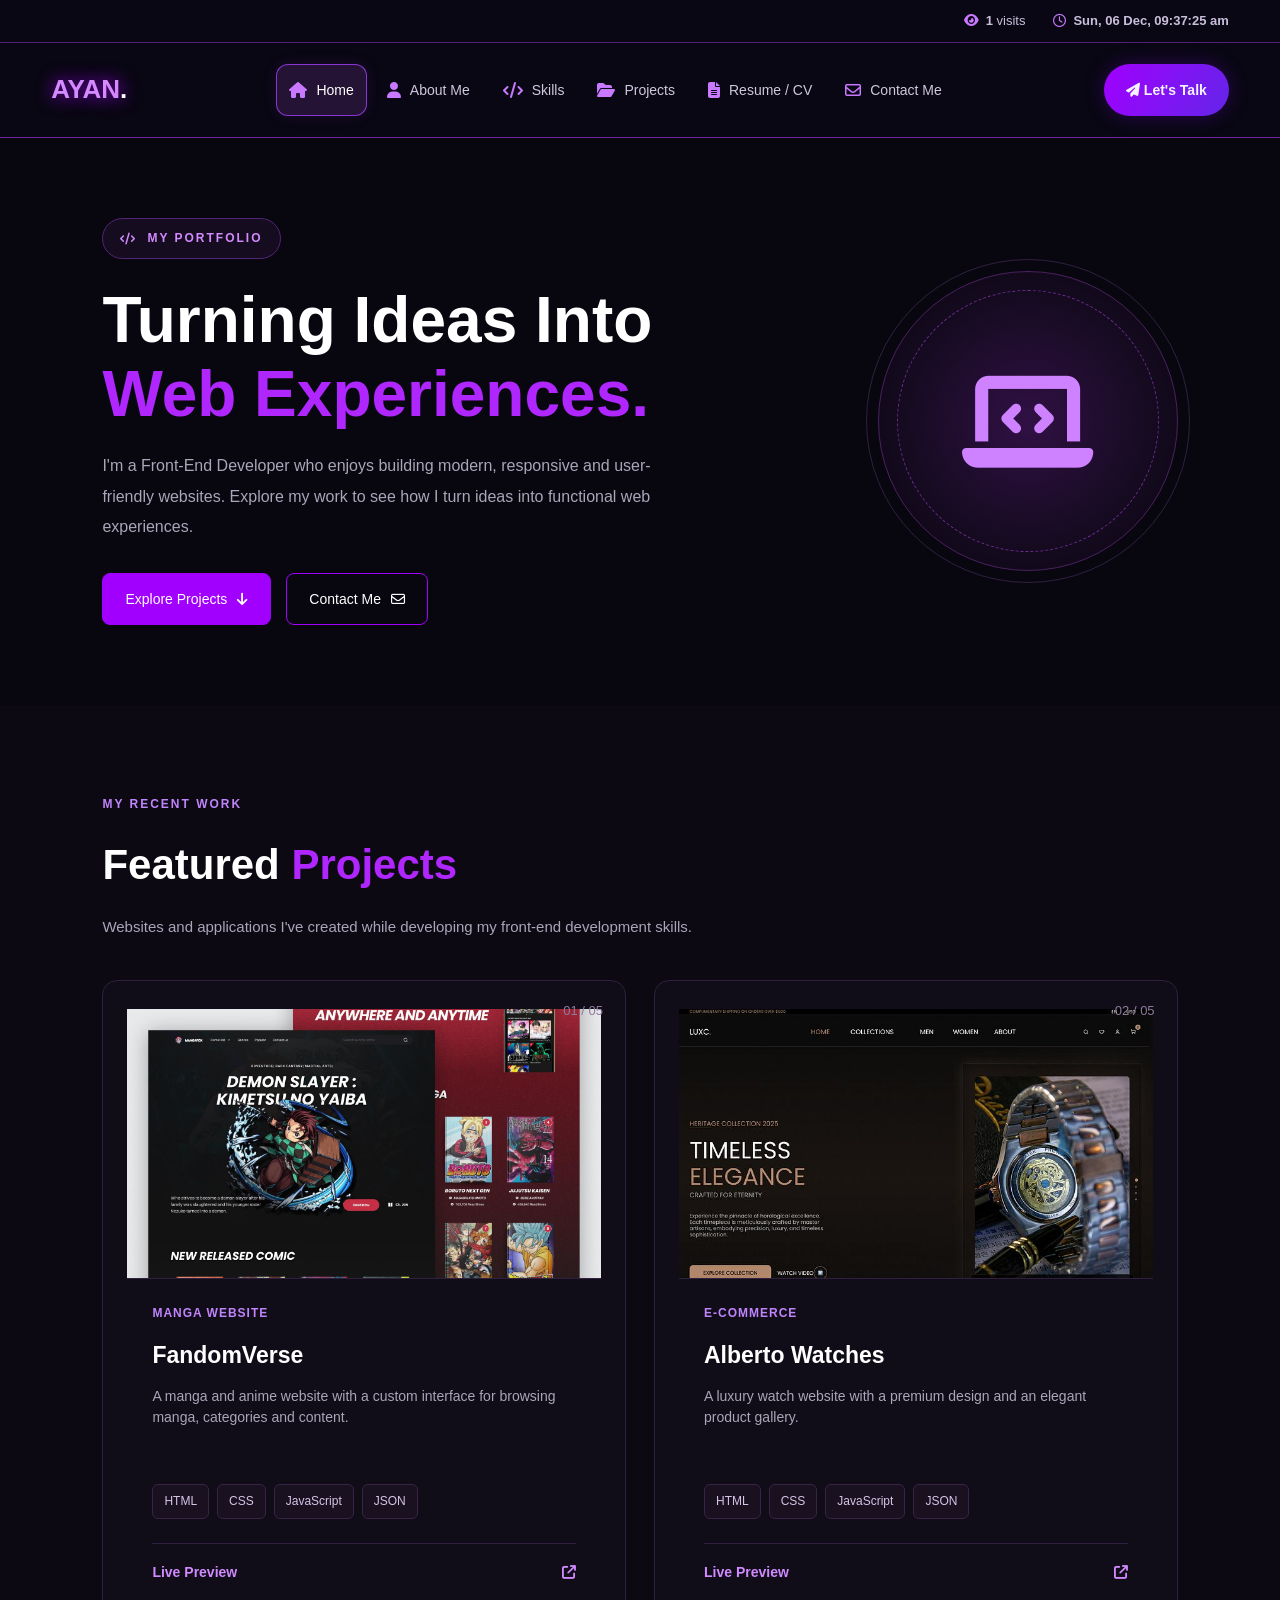
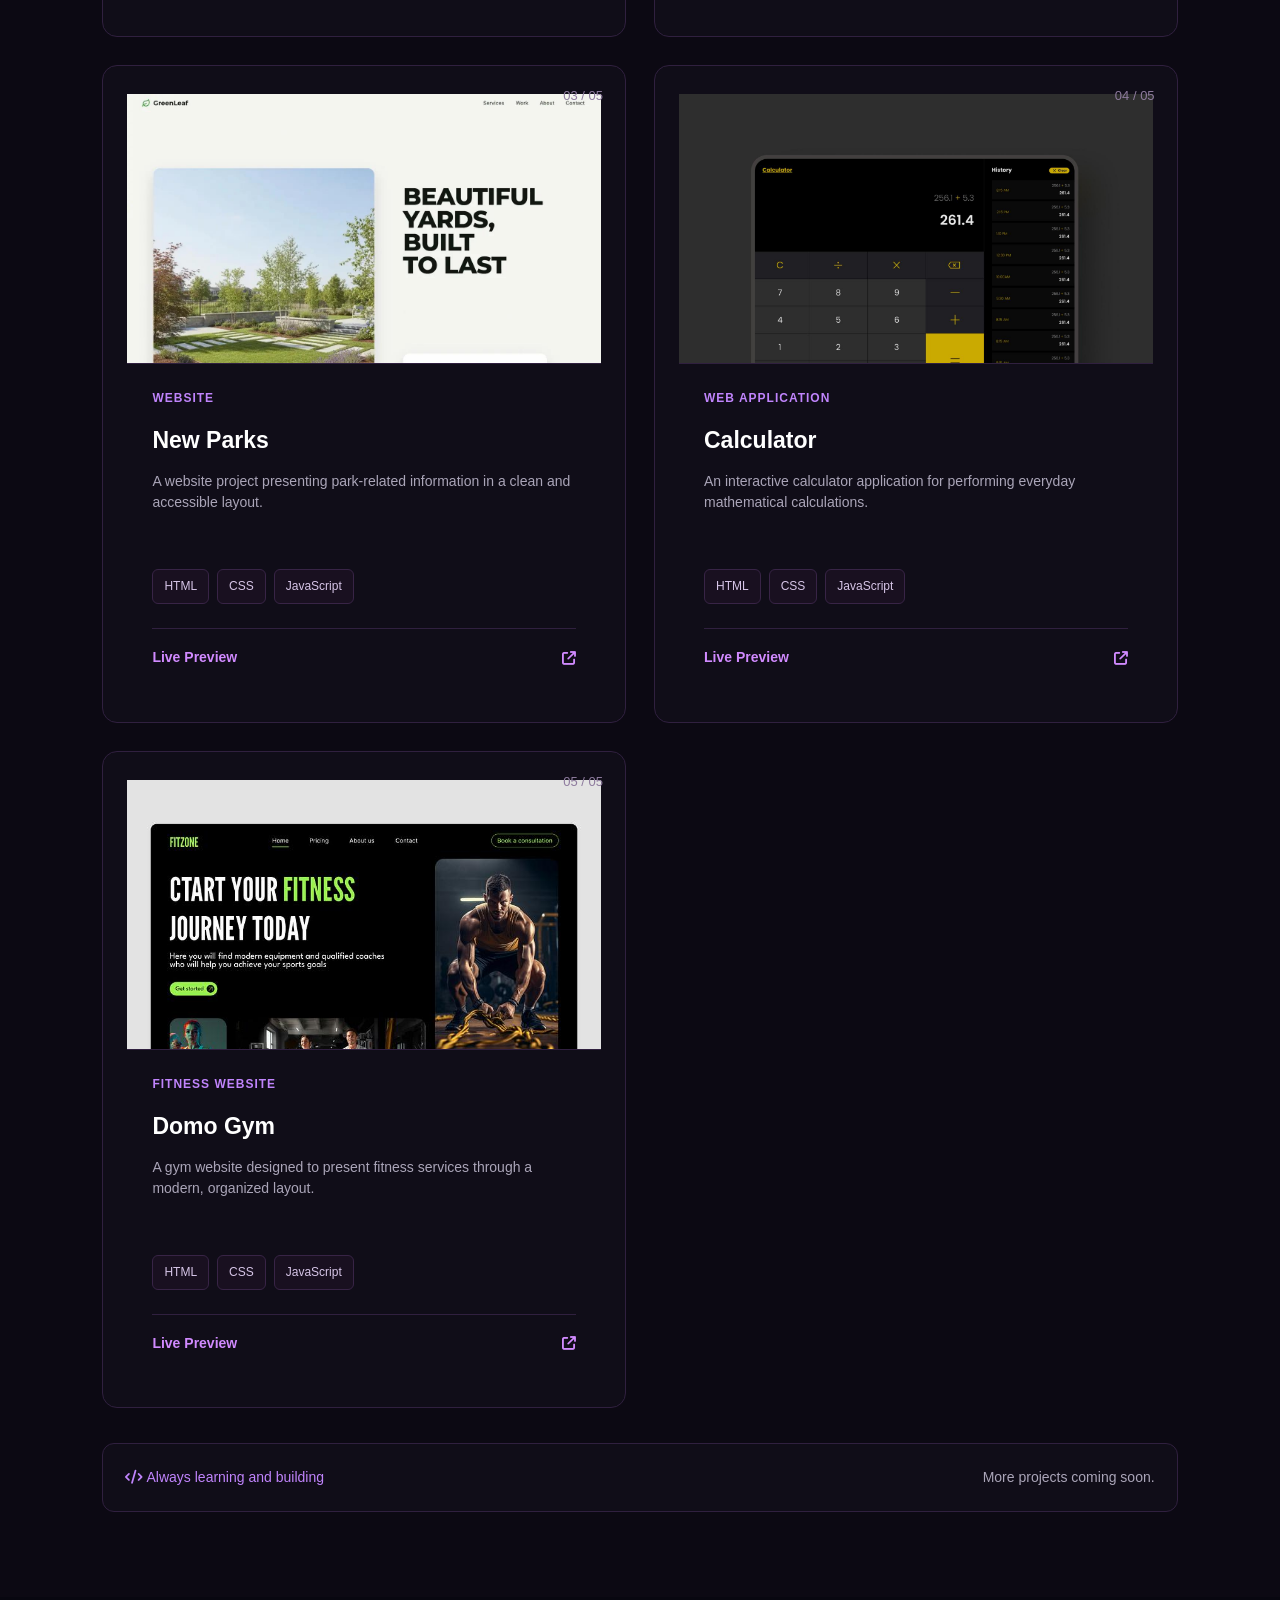
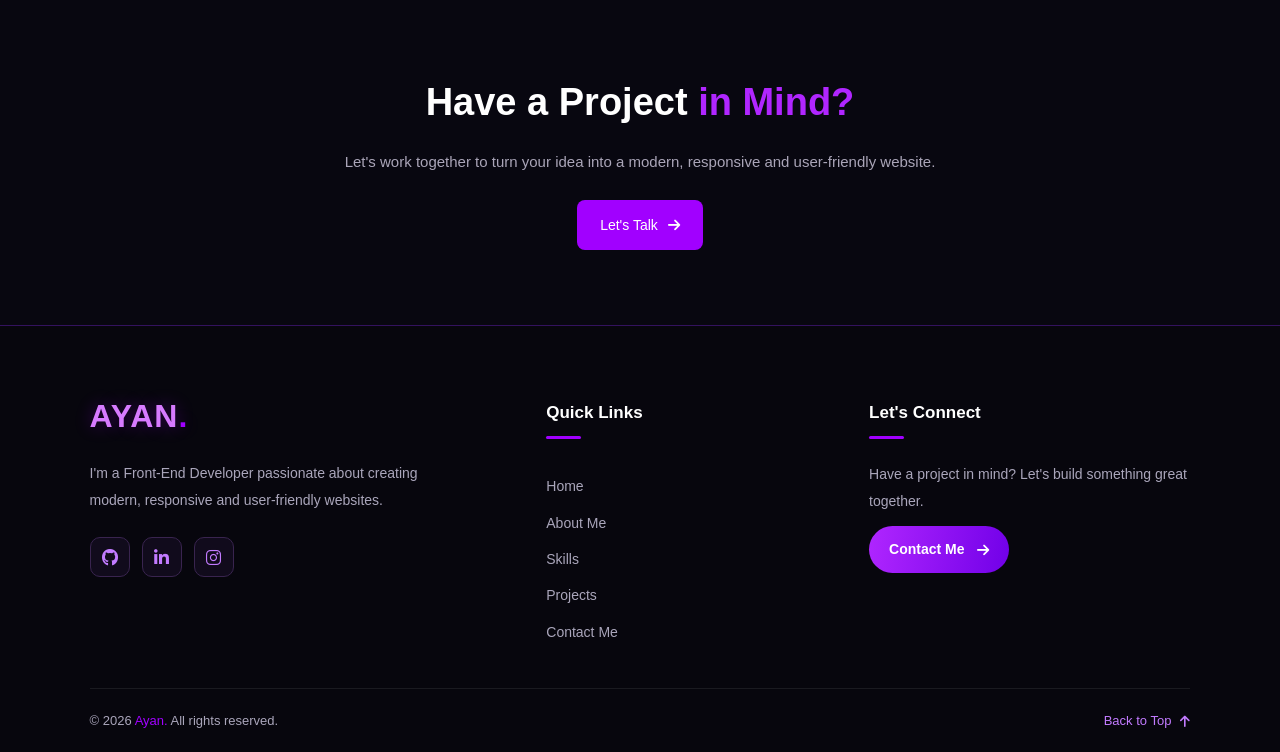
==== projects.html @ 92b86b0b "Add personal portfolio website with responsive design and projects" ====
<!DOCTYPE html>
<html lang="en">
<head>
    <meta charset="UTF-8">
    <meta name="viewport" content="width=device-width, initial-scale=1.0">
    <title>My Projects | Ayan - Front-End Developer</title>
    <link rel="stylesheet" href="https://cdnjs.cloudflare.com/ajax/libs/font-awesome/6.5.2/css/all.min.css">
    <link rel="stylesheet" href="style.css">
</head>

<body>

    <div id="navbar"></div>

    <main class="projects-page">

        <!-- Hero Section -->

        <section class="projects-hero" id="home">

            <div class="projects-hero-content">

                <span class="projects-badge">
                    <i class="fa-solid fa-code"></i>
                    MY PORTFOLIO
                </span>

                <h1>
                    Turning Ideas Into
                    <span>Web Experiences.</span>
                </h1>

                <p>
                    I'm a Front-End Developer who enjoys building modern,
                    responsive and user-friendly websites. Explore my work
                    to see how I turn ideas into functional web experiences.
                </p>

                <div class="projects-hero-buttons">
                    <a href="#all-projects" class="projects-btn projects-btn-primary">
                        Explore Projects
                        <i class="fa-solid fa-arrow-down"></i>
                    </a>

                    <a href="index.html#contact" class="projects-btn projects-btn-secondary">
                        Contact Me
                        <i class="fa-regular fa-envelope"></i>
                    </a>
                </div>

            </div>

            <div class="projects-hero-visual">
                <div class="projects-orbit-two"></div>
                <div class="projects-orbit"></div>
                <i class="fa-solid fa-laptop-code"></i>
            </div>

        </section>

        <!-- All Projects -->

        <section class="projects-section" id="all-projects">

            <div class="projects-heading">
                <span class="projects-section-label">MY RECENT WORK</span>

                <h2>Featured <span>Projects</span></h2>

                <p>
                    Websites and applications I've created while developing
                    my front-end development skills.
                </p>
            </div>

            <div class="projects-grid">

                <!-- FandomVerse -->

                <article class="project-card">

                    <div class="project-image">
                        <img src="images/projects/fandomverse.png"
                             alt="FandomVerse manga website screenshot"
                             loading="lazy">
                    </div>

                    <div class="project-content">

                        <div class="project-meta">
                            <span class="project-category">Manga Website</span>
                            <span class="project-number">01 / 05</span>
                        </div>

                        <h3>FandomVerse</h3>

                        <p class="project-description">
                            A manga and anime website with a custom interface
                            for browsing manga, categories and content.
                        </p>

                        <div class="project-tech">
                            <span>HTML</span>
                            <span>CSS</span>
                            <span>JavaScript</span>
                            <span>JSON</span>
                        </div>

                        <a href="https://talibmari110-debug.github.io/sfcfightermen/"
                           target="_blank"
                           rel="noopener noreferrer"
                           class="project-link">
                            Live Preview
                            <i class="fa-solid fa-arrow-up-right-from-square"></i>
                        </a>

                    </div>
                </article>

                <!-- Alberto Watches -->

                <article class="project-card">

                    <div class="project-image">
                        <img src="images/projects/alberto-watches.png"
                             alt="Alberto Watches website screenshot"
                             loading="lazy">
                    </div>

                    <div class="project-content">

                        <div class="project-meta">
                            <span class="project-category">E-Commerce</span>
                            <span class="project-number">02 / 05</span>
                        </div>

                        <h3>Alberto Watches</h3>

                        <p class="project-description">
                            A luxury watch website with a premium design
                            and an elegant product gallery.
                        </p>

                        <div class="project-tech">
                            <span>HTML</span>
                            <span>CSS</span>
                            <span>JavaScript</span>
                            <span>JSON</span>
                        </div>

                        <a href="https://ayanop69opmohibbot-gif.github.io/Alberto-Watches/"
                           target="_blank"
                           rel="noopener noreferrer"
                           class="project-link">
                            Live Preview
                            <i class="fa-solid fa-arrow-up-right-from-square"></i>
                        </a>

                    </div>
                </article>

                <!-- New Parks -->

                <article class="project-card">

                    <div class="project-image">
                        <img src="images/projects/new-parks.png"
                             alt="New Parks website screenshot"
                             loading="lazy">
                    </div>

                    <div class="project-content">

                        <div class="project-meta">
                            <span class="project-category">Website</span>
                            <span class="project-number">03 / 05</span>
                        </div>

                        <h3>New Parks</h3>

                        <p class="project-description">
                            A website project presenting park-related
                            information in a clean and accessible layout.
                        </p>

                        <div class="project-tech">
                            <span>HTML</span>
                            <span>CSS</span>
                            <span>JavaScript</span>
                        </div>

                        <a href="https://ayanop69opmohibbot-gif.github.io/new-parks/"
                           target="_blank"
                           rel="noopener noreferrer"
                           class="project-link">
                            Live Preview
                            <i class="fa-solid fa-arrow-up-right-from-square"></i>
                        </a>

                    </div>
                </article>

                <!-- Calculator -->

                <article class="project-card">

                    <div class="project-image">
                        <img src="images/projects/calculator.png"
                             alt="Calculator application screenshot"
                             loading="lazy">
                    </div>

                    <div class="project-content">

                        <div class="project-meta">
                            <span class="project-category">Web Application</span>
                            <span class="project-number">04 / 05</span>
                        </div>

                        <h3>Calculator</h3>

                        <p class="project-description">
                            An interactive calculator application for
                            performing everyday mathematical calculations.
                        </p>

                        <div class="project-tech">
                            <span>HTML</span>
                            <span>CSS</span>
                            <span>JavaScript</span>
                        </div>

                        <a href="https://ayanop69opmohibbot-gif.github.io/calculator/"
                           target="_blank"
                           rel="noopener noreferrer"
                           class="project-link">
                            Live Preview
                            <i class="fa-solid fa-arrow-up-right-from-square"></i>
                        </a>

                    </div>
                </article>

                <!-- Domo Gym -->

                <article class="project-card">

                    <div class="project-image">
                        <img src="images/projects/domo-gym.png"
                             alt="Domo Gym website screenshot"
                             loading="lazy">
                    </div>

                    <div class="project-content">

                        <div class="project-meta">
                            <span class="project-category">Fitness Website</span>
                            <span class="project-number">05 / 05</span>
                        </div>

                        <h3>Domo Gym</h3>

                        <p class="project-description">
                            A gym website designed to present fitness
                            services through a modern, organized layout.
                        </p>

                        <div class="project-tech">
                            <span>HTML</span>
                            <span>CSS</span>
                            <span>JavaScript</span>
                        </div>

                        <a href="https://ayanop69opmohibbot-gif.github.io/domo-gym/"
                           target="_blank"
                           rel="noopener noreferrer"
                           class="project-link">
                            Live Preview
                            <i class="fa-solid fa-arrow-up-right-from-square"></i>
                        </a>

                    </div>
                </article>

            </div>

            <div class="projects-note">
                <span>
                    <i class="fa-solid fa-code"></i>
                    Always learning and building
                </span>

                <p>More projects coming soon.</p>
            </div>

        </section>

        <!-- Contact Section -->

        <section class="projects-contact">

            <h2>Have a Project <span>in Mind?</span></h2>

            <p>
                Let's work together to turn your idea into a modern,
                responsive and user-friendly website.
            </p>

            <a href="contant.html">
                Let's Talk
                <i class="fa-solid fa-arrow-right"></i>
            </a>

        </section>

    </main>

    <div id="feeter"></div>

    <script type="module">
        import { header, footer } from "./export.js";

        document.getElementById("navbar").innerHTML = header;
        document.getElementById("feeter").innerHTML = footer;

        const footerYear = document.getElementById("footerYear");

        if (footerYear) {
            footerYear.textContent = new Date().getFullYear();
        }

        const script = document.createElement("script");
        script.src = "script.js";
        document.body.appendChild(script);
    </script>

</body>
</html>
---- style.css ----
* {
    margin: 0;
    padding: 0;
    box-sizing: border-box;
}

body {
    background: #080711;
    color: #ffffff;
    font-family: Arial, sans-serif;
}

a {
    color: inherit;
    text-decoration: none;
}

/* Top Bar */
.topbar {
    height: 43px;
    display: flex;
    align-items: center;
    justify-content: flex-end;
    gap: 28px;
    padding: 0 4%;
    background: #090713;
    border-bottom: 1px solid #522078;
    color: #c9bedb;
    font-size: 13px;
}

.topbar i {
    margin-right: 7px;
    color: #c879ff;
}

/* Main Navbar */
.navbar {
    position: sticky;
    top: 0;
    z-index: 1000;
    min-height: 95px;
    display: flex;
    align-items: center;
    justify-content: space-between;
    gap: 20px;
    padding: 15px 4%;
    background: #090713;
    border-bottom: 1px solid #7025a0;
}

/* Logo */
.logo {
    color: #d68aff;
    font-size: 26px;
    font-weight: 900;
    text-shadow: 0 0 18px #a100ff;
    white-space: nowrap;
}

.logo span {
    color: #ffffff;
}

/* Navigation Links */
.nav-links {
    display: flex;
    align-items: center;
    gap: 7px;
}

.nav-links a {
    display: flex;
    align-items: center;
    gap: 9px;
    padding: 15px 13px;
    border-radius: 12px;
    color: #d0c7df;
    font-size: 14px;
    white-space: nowrap;
    transition: 0.3s ease;
}

.nav-links a i {
    color: #c879ff;
    font-size: 16px;
}

.nav-links a:hover,
.nav-links a.active {
    background: #241335;
    color: #ffffff;
    box-shadow:
        inset 0 0 0 1px #8b35d4,
        0 0 15px #8b35d422;
}

/* Let's Talk Button */
.talk {
    padding: 15px 22px;
    border-radius: 30px;
    background: linear-gradient(120deg, #a100ff, #6325e8);
    box-shadow: 0 0 20px #8500ff44;
    font-size: 14px;
    font-weight: bold;
    white-space: nowrap;
    transition: 0.3s ease;
}

.talk:hover {
    transform: translateY(-2px);
    box-shadow: 0 0 25px #a100ff88;
}

/* Mobile Menu Button */
.menu-btn {
    display: none;
    padding: 10px 13px;
    border: 1px solid #7630a5;
    border-radius: 9px;
    background: #191025;
    color: #ffffff;
    font-size: 20px;
    cursor: pointer;
}

/* Tablet and Mobile */
@media (max-width: 1100px) {
    .navbar {
        flex-wrap: wrap;
    }

    .menu-btn {
        display: block;
        margin-left: auto;
    }

    .nav-links {
        display: none;
        order: 4;
        flex-direction: column;
        align-items: stretch;
        width: 100%;
        padding-top: 12px;
    }

    .nav-links.open {
        display: flex;
    }

    .nav-links a {
        width: 100%;
    }

    .talk {
        padding: 13px 16px;
    }
}

/* Small Mobile Screens */
@media (max-width: 500px) {
    .topbar {
        justify-content: center;
        gap: 15px;
        padding: 0 8px;
        font-size: 11px;
    }

    .navbar {
        min-height: 75px;
        gap: 10px;
        padding: 14px 5%;
    }

    .logo {
        font-size: 22px;
    }

    .talk {
        padding: 11px 12px;
        font-size: 12px;
    }
}

/* Hero Section */
.hero {
    position: relative;
    min-height: 380px;
    padding: 45px 5.25%;
    overflow: hidden;
    background:
        radial-gradient(ellipse at 80% 45%, #3d0b6040, transparent 42%),
        linear-gradient(120deg, #05050c, #090612 65%, #10081c);
    border-bottom: 1px solid #282039;
}

.hero-container {
    width: 100%;
    max-width: 1500px;
    min-height: 290px;
    margin: auto;
    display: grid;
    grid-template-columns: 1.1fr 0.9fr;
    align-items: center;
    gap: 35px;
}

/* Hero Content */
.hero-content {
    position: relative;
    z-index: 2;
}

.hero-badge {
    display: inline-flex;
    align-items: center;
    gap: 9px;
    padding: 9px 15px;
    margin-bottom: 18px;
    border-radius: 30px;
    background: #35134e;
    color: #d6a1ff;
    font-size: 12px;
    font-weight: 600;
    letter-spacing: 0.4px;
}

.hero-badge i {
    color: #c678ff;
}

.hero-content h1 {
    margin-bottom: 14px;
    color: #fff;
    font-size: clamp(30px, 3.5vw, 46px);
    font-weight: 800;
    line-height: 1.2;
    letter-spacing: -1px;
}

.hero-name {
    color: #ae5cff;
    text-shadow: 0 0 22px #9b35ff30;
}

.gradient-text {
    background: linear-gradient(90deg, #c18aff, #8b43ff);
    -webkit-background-clip: text;
    background-clip: text;
    -webkit-text-fill-color: transparent;
}

.hero-description {
    max-width: 470px;
    margin-bottom: 19px;
    color: #c3bfd0;
    font-size: 14px;
    line-height: 1.65;
}

/* Buttons */
.hero-buttons {
    display: flex;
    flex-wrap: wrap;
    gap: 12px;
}

.hero-btn {
    display: inline-flex;
    align-items: center;
    justify-content: center;
    gap: 8px;
    min-height: 38px;
    padding: 10px 17px;
    border: 1px solid #a346ff;
    border-radius: 8px;
    color: #fff;
    font-size: 12px;
    font-weight: 600;
    text-decoration: none;
    transition: 0.3s ease;
}

.primary-btn {
    background: linear-gradient(110deg, #a33dff, #7c35ed);
    box-shadow: 0 0 18px #8c20ff25;
}

.secondary-btn {
    background: transparent;
    color: #d7b4ff;
}

.hero-btn:hover {
    transform: translateY(-3px);
    box-shadow: 0 0 22px #a100ff50;
    color: #fff;
}

/* Social Links */
.hero-socials {
    display: flex;
    align-items: center;
    gap: 14px;
    margin-top: 20px;
}

.hero-socials a {
    width: 32px;
    height: 32px;
    display: grid;
    place-items: center;
    border-radius: 50%;
    background: #17142b;
    color: #fff;
    font-size: 15px;
    text-decoration: none;
    transition: 0.3s ease;
}

.hero-socials a:hover {
    background: #7024c8;
    transform: translateY(-3px);
}

/* Profile Image */
.hero-visual {
    position: relative;
    min-height: 340px;
    display: flex;
    align-items: center;
    justify-content: center;
}

.hero-image-glow {
    position: absolute;
    width: 260px;
    height: 260px;
    border-radius: 50%;
    background: #8e14ff;
    filter: blur(95px);
    opacity: 0.28;
}

.hero-image-frame {
    position: relative;
    z-index: 2;
    width: min(78%, 300px);
    height: 300px;
    overflow: hidden;
    border: 1px solid #b64cff;
    border-radius: 30px;
    background: #11091e;
    box-shadow: 0 0 30px #9e25ff35;
    transform: none;
    transition: 0.4s ease;
}

.hero-image-frame img {
    display: block;
    width: 100%;
    height: 100%;
    object-fit: cover;
    object-position: center 25%;
    border-radius: 29px;
}

.hero-image-frame:hover {
    transform: translateY(-3px);
    box-shadow: 0 0 38px #9e25ff60;
}

/* Straight Neon Outline */
.hero-image-outline {
    position: absolute;
    z-index: 1;
    width: min(82%, 320px);
    height: 315px;
    border: 1px solid #7928c9;
    border-radius: 32px;
    transform: none;
    opacity: 0.8;
}

.hero-floating-text {
    position: absolute;
    z-index: 3;
    top: 25%;
    right: 0;
    display: flex;
    flex-direction: column;
    gap: 4px;
    color: #d08aff;
    font-family: Georgia, serif;
    font-size: 17px;
    font-style: italic;
    text-shadow: 0 0 15px #a100ff;
}

.hero-image-dot {
    position: absolute;
    z-index: 4;
    top: 12%;
    right: 12%;
    width: 10px;
    height: 10px;
    border-radius: 50%;
    background: #c62cff;
    box-shadow: 0 0 18px #c62cff;
}

/* Tablet Responsive */
@media (max-width: 850px) {
    .hero {
        padding: 40px 5%;
    }

    .hero-container {
        grid-template-columns: 1fr 0.8fr;
        gap: 15px;
    }

    .hero-content h1 {
        font-size: clamp(27px, 4vw, 36px);
    }

    .hero-image-frame {
        width: 85%;
        height: 260px;
    }

    .hero-image-outline {
        width: 88%;
        height: 275px;
    }

    .hero-floating-text {
        right: -3px;
        font-size: 13px;
    }
}

/* Mobile Responsive */
@media (max-width: 600px) {
    .hero {
        padding: 38px 6% 30px;
    }

    .hero-container {
        grid-template-columns: 1fr;
        gap: 30px;
    }

    .hero-content h1 {
        font-size: clamp(30px, 8vw, 40px);
        letter-spacing: -0.7px;
    }

    .hero-description {
        font-size: 14px;
    }

    .hero-buttons {
        gap: 10px;
    }

    .hero-btn {
        padding: 10px 12px;
    }

    .hero-visual {
        min-height: 300px;
    }

    .hero-image-frame {
        width: 245px;
        max-width: 75%;
        height: 275px;
    }

    .hero-image-outline {
        width: 265px;
        max-width: 80%;
        height: 285px;
    }

    .hero-floating-text {
        right: 5%;
        font-size: 15px;
    }

    .hero-image-dot {
        right: 17%;
    }
}



/* About Section */
.about {
    position: relative;
    padding: 45px 5.25%;
    overflow: hidden;
    background: linear-gradient(120deg, #05050c, #080611);
    border-bottom: 1px solid #282039;
}

.about-container {
    max-width: 1500px;
    margin: auto;
    display: grid;
    grid-template-columns: 1.2fr 0.8fr;
    align-items: center;
    gap: 55px;
}

.about-content {
    position: relative;
    z-index: 2;
}

.section-label {
    display: flex;
    align-items: center;
    gap: 10px;
    margin-bottom: 8px;
    color: #b65cff;
    font-size: 12px;
    font-weight: 600;
    letter-spacing: 1px;
}

.section-label i {
    font-size: 15px;
}

.about-content h2 {
    margin: 0 0 12px;
    color: #fff;
    font-size: clamp(28px, 3vw, 36px);
    font-weight: 800;
    line-height: 1.2;
}

.about-content h2 span {
    color: #ad5aff;
}

.about-description {
    max-width: 490px;
    margin-bottom: 20px;
    color: #c3bfd0;
    font-size: 14px;
    line-height: 1.65;
}

/* Highlights */
.about-highlights {
    display: grid;
    grid-template-columns: repeat(3, minmax(0, 1fr));
    gap: 16px;
    margin: 20px 0 24px;
}

.about-highlight {
    display: flex;
    align-items: flex-start;
    gap: 10px;
    min-width: 0;
}

.highlight-icon {
    width: 40px;
    height: 40px;
    flex-shrink: 0;
    display: grid;
    place-items: center;
    border-radius: 12px;
    background: linear-gradient(145deg, #26163e, #17132a);
    color: #bd6cff;
    font-size: 17px;
}

.about-highlight h3 {
    margin: 3px 0 5px;
    color: #fff;
    font-size: 12px;
    font-weight: 700;
}

.about-highlight p {
    margin: 0;
    color: #aaa6bd;
    font-size: 11px;
    line-height: 1.5;
}

.about-btn {
    display: inline-flex;
    align-items: center;
    justify-content: center;
    gap: 10px;
    padding: 10px 17px;
    border: 1px solid #a346ff;
    border-radius: 8px;
    background: transparent;
    color: #d6b3ff;
    font-size: 12px;
    font-weight: 600;
    text-decoration: none;
    transition: 0.3s ease;
}

.about-btn:hover {
    background: #7827c4;
    color: #fff;
    box-shadow: 0 0 20px #9e25ff35;
    transform: translateY(-2px);
}

/* Code Editor Visual */
.about-visual {
    position: relative;
    min-width: 0;
    padding: 12px;
}

.about-glow {
    position: absolute;
    inset: 15%;
    background: #8d24ff;
    filter: blur(90px);
    opacity: 0.2;
}

.about-code-card {
    position: relative;
    overflow: hidden;
    border: 1px solid #38234e;
    border-radius: 15px;
    background: linear-gradient(145deg, #100b1b, #06060d);
    box-shadow: 0 0 30px #7b23d51a;
    transition: 0.3s ease;
}

.about-code-card:hover {
    border-color: #873ac1;
    box-shadow: 0 0 30px #7b23d530;
    transform: translateY(-3px);
}

.about-code-header {
    display: flex;
    align-items: center;
    gap: 12px;
    padding: 14px 16px;
    border-bottom: 1px solid #292035;
    background: #100d1a;
    color: #b5acc7;
    font-size: 11px;
}

.about-window-dots {
    display: flex;
    gap: 5px;
}

.about-window-dots span {
    width: 9px;
    height: 9px;
    border-radius: 50%;
    background: #ff5f57;
}

.about-window-dots span:nth-child(2) {
    background: #febc2e;
}

.about-window-dots span:nth-child(3) {
    background: #28c840;
}

.about-code-header > span {
    flex: 1;
}

.about-code-header > i {
    color: #b65cff;
}

.about-code-body {
    padding: 22px 15px;
    overflow-x: auto;
    color: #ded6ed;
    font-family: Consolas, monospace;
    font-size: 11px;
    line-height: 2.3;
    white-space: nowrap;
}

.about-line {
    display: inline-block;
    width: 23px;
    color: #625575;
    user-select: none;
}

.about-purple {
    color: #c78aff;
}

.about-green {
    color: #9ce6b2;
}

.about-blue {
    color: #76c9ff;
}

/* Technology Footer */
.about-code-footer {
    display: flex;
    flex-wrap: wrap;
    gap: 18px;
    padding: 12px 16px;
    border-top: 1px solid #292035;
    color: #bdb3d1;
    font-size: 11px;
}

.about-code-footer span {
    display: flex;
    align-items: center;
    gap: 6px;
}

.about-code-footer i {
    color: #b65cff;
    font-size: 15px;
}

/* Quote Card */
.about-quote {
    position: relative;
    padding: 18px 20px 20px;
    background: radial-gradient(ellipse at top right, #6c1ba53b, transparent 65%);
    border-top: 1px solid #292035;
}

.about-quote > i {
    margin-bottom: 4px;
    color: #d6b1ff;
    font-size: 22px;
}

.about-quote h3 {
    margin: 0 0 10px;
    color: #fff;
    font-size: 17px;
    font-weight: 700;
    line-height: 1.4;
}

.about-quote > span {
    display: block;
    width: 35px;
    height: 2px;
    background: #b65cff;
}

/* Tablet */
@media (max-width: 950px) {
    .about-container {
        grid-template-columns: 1fr 0.9fr;
        gap: 25px;
    }

    .about-highlights {
        gap: 10px;
    }

    .about-highlight {
        flex-direction: column;
    }
}

/* Mobile */
@media (max-width: 650px) {
    .about {
        padding: 38px 6%;
    }

    .about-container {
        grid-template-columns: 1fr;
        gap: 28px;
    }

    .about-content h2 {
        font-size: 32px;
    }

    .about-description {
        font-size: 14px;
    }

    .about-highlights {
        gap: 12px;
    }

    .about-highlight {
        flex-direction: column;
        gap: 8px;
    }

    .highlight-icon {
        width: 38px;
        height: 38px;
    }

    .about-highlight h3 {
        font-size: 11px;
    }

    .about-highlight p {
        font-size: 10px;
    }

    .about-visual {
        padding: 0;
    }

    .about-code-body {
        font-size: 10px;
        padding: 18px 12px;
    }

    .about-code-footer {
        gap: 12px;
        padding: 12px;
        font-size: 10px;
    }
}

@media (max-width: 380px) {
    .about-highlights {
        grid-template-columns: 1fr;
    }

    .about-highlight {
        flex-direction: row;
        align-items: center;
    }
}
/* END */


/* Skills Section */
.skills {
    padding: 55px 5.25%;
    overflow: hidden;
    background: radial-gradient(ellipse at 50% 0%, #32104c35, transparent 55%), #07060d;
    border-bottom: 1px solid #282039;
}

.skills-container {
    max-width: 1500px;
    margin: auto;
}

.skills-heading {
    margin-bottom: 30px;
    text-align: center;
}

.skills-label {
    display: inline-flex;
    align-items: center;
    gap: 8px;
    margin-bottom: 10px;
    color: #c17aff;
    font-size: 12px;
    font-weight: 700;
    letter-spacing: 1px;
}

.skills-heading h2 {
    margin: 0 0 10px;
    color: #fff;
    font-size: clamp(30px, 4vw, 38px);
    font-weight: 800;
}

.skills-heading h2 span {
    color: #b15cff;
}

.skills-heading p {
    margin: 0;
    color: #aaa4bb;
    font-size: 14px;
}

.skills-slider {
    display: flex;
    align-items: center;
    gap: 15px;
}

.skills-window {
    flex: 1;
    min-width: 0;
    overflow: hidden;
}

.skills-track {
    display: flex;
    gap: 18px;
    transition: transform 0.45s ease;
    will-change: transform;
}

.skill-card {
    flex: 0 0 calc((100% - 54px) / 4);
    min-width: 0;
    min-height: 155px;
    padding: 22px 10px;
    display: flex;
    flex-direction: column;
    align-items: center;
    justify-content: center;
    text-align: center;
    border: 1px solid #30213f;
    border-radius: 14px;
    background: linear-gradient(145deg, #151020, #0b0912);
    transition: border-color 0.3s, background 0.3s, box-shadow 0.3s;
}

.skill-card:hover {
    border-color: #a44cff;
    background: #1a1028;
    box-shadow: 0 0 24px #9b35ff20;
}

.skill-card > i {
    margin-bottom: 14px;
    font-size: 35px;
    transition: transform 0.3s;
}

.skill-card:hover > i {
    transform: translateY(-4px);
}

.skill-card h3 {
    margin: 0 0 7px;
    color: #fff;
    font-size: 14px;
    font-weight: 700;
}

.skill-card p {
    margin: 0;
    color: #a9a2b8;
    font-size: 11px;
}

.skill-html {
    color: #ff7043;
}

.skill-css {
    color: #42a5f5;
}

.skill-js {
    color: #f7df1e;
}

.skill-jquery {
    color: #78b8ff;
}

.skill-bootstrap {
    color: #b68aff;
}

.skill-git {
    color: #ff805d;
}

.skill-responsive {
    color: #53dfbd;
}

.skills-arrow {
    flex-shrink: 0;
    width: 38px;
    height: 38px;
    display: grid;
    place-items: center;
    border: 1px solid #573078;
    border-radius: 50%;
    background: #171020;
    color: #d5a3ff;
    cursor: pointer;
    transition: 0.3s;
}

.skills-arrow:hover {
    background: #7c2ac5;
    border-color: #b76aff;
    color: #fff;
}

.skills-dots {
    display: flex;
    justify-content: center;
    gap: 8px;
    margin-top: 24px;
}

.skills-dot {
    width: 7px;
    height: 7px;
    padding: 0;
    border: 0;
    border-radius: 10px;
    background: #51445f;
    cursor: pointer;
    transition: 0.3s;
}

.skills-dot.active {
    width: 23px;
    background: #b15cff;
}

/* Tablet */
@media (max-width: 900px) {
    .skill-card {
        flex-basis: calc((100% - 36px) / 3);
    }
}

/* Mobile */
@media (max-width: 600px) {
    .skills {
        padding: 42px 5%;
    }

    .skills-heading {
        margin-bottom: 25px;
    }

    .skills-heading p {
        font-size: 12px;
    }

    .skills-slider {
        gap: 8px;
    }

    .skills-arrow {
        width: 30px;
        height: 30px;
        font-size: 11px;
    }

    .skills-track {
        gap: 12px;
    }

    .skill-card {
        flex-basis: calc((100% - 12px) / 2);
        min-height: 145px;
        padding: 18px 6px;
    }

    .skill-card > i {
        font-size: 30px;
    }

    .skill-card h3 {
        font-size: 12px;
    }

    .skill-card p {
        font-size: 10px;
    }
}
/* END */

/* projects */
.projects {
  padding: 90px 7%;
  background: #080710;
  color: #fff;
  overflow: hidden;
}

.projects-container {
  max-width: 1200px;
  margin: auto;
}

.projects-heading {
  text-align: center;
  margin-bottom: 50px;
}

.section-tag {
  color: #b026ff;
  font-size: 12px;
  font-weight: 700;
  letter-spacing: 4px;
}

.projects-heading h2 {
  font-size: clamp(32px, 5vw, 46px);
  margin: 14px 0;
}

.projects-heading h2 span {
  color: #b026ff;
}

.projects-heading p {
  color: #aaa6bb;
  font-size: 15px;
}

.projects-grid {
  display: grid;
  grid-template-columns: repeat(3, minmax(0, 1fr));
  gap: 24px;
}

.project-card {
  position: relative;
  display: flex;
  flex-direction: column;
  padding: 28px 24px;
  min-width: 0;
  background: linear-gradient(145deg, #151020, #0c0a14);
  border: 1px solid #292039;
  border-radius: 16px;
  transition: transform .3s, border-color .3s, box-shadow .3s;
}

.project-card:hover {
  transform: translateY(-7px);
  border-color: #a100ff;
  box-shadow: 0 12px 35px #8b2cff20;
}

.project-number {
  position: absolute;
  top: 20px;
  right: 22px;
  color: #71647f;
  font-size: 13px;
}

.project-icon {
  display: grid;
  place-items: center;
  width: 55px;
  height: 55px;
  margin-bottom: 22px;
  color: #d6a0ff;
  background: #a100ff18;
  border: 1px solid #a100ff45;
  border-radius: 14px;
  font-size: 23px;
}

.project-category {
  color: #c27bff;
  font-size: 11px;
  font-weight: 700;
  letter-spacing: 1.5px;
  text-transform: uppercase;
}

.project-card h3 {
  margin: 12px 0;
  font-size: 21px;
  color: #fff;
}

.project-card > p {
  min-height: 66px;
  margin: 0 0 22px;
  color: #aaa6bb;
  font-size: 13px;
  line-height: 1.8;
}

.project-tech {
  display: flex;
  flex-wrap: wrap;
  gap: 8px;
  margin-bottom: 24px;
}

.project-tech span {
  padding: 6px 10px;
  color: #d7c7e8;
  background: #ffffff08;
  border: 1px solid #ffffff12;
  border-radius: 5px;
  font-size: 11px;
}

.project-link {
  display: flex;
  align-items: center;
  justify-content: space-between;
  gap: 10px;
  margin-top: auto;
  padding-top: 17px;
  border-top: 1px solid #ffffff12;
  color: #c27bff;
  font-size: 13px;
  font-weight: 600;
  text-decoration: none;
  transition: color .3s;
}

.project-link:hover {
  color: #fff;
}

.project-link i {
  transition: transform .3s;
}

.project-link:hover i {
  transform: translate(3px, -3px);
}

.projects-footer {
  display: flex;
  align-items: center;
  justify-content: space-between;
  gap: 15px;
  flex-wrap: wrap;
  margin-top: 35px;
  padding-top: 22px;
  border-top: 1px solid #ffffff12;
  color: #aaa6bb;
  font-size: 13px;
}

.projects-footer span i {
  margin-right: 8px;
  color: #b026ff;
}

.projects-footer p {
  margin: 0;
}

@media (max-width: 950px) {
  .projects-grid {
    grid-template-columns: repeat(2, minmax(0, 1fr));
  }
}

@media (max-width: 600px) {
  .projects {
    padding: 65px 5%;
  }

  .projects-grid {
    grid-template-columns: 1fr;
    gap: 18px;
  }

  .project-card {
    padding: 24px 20px;
  }

  .project-card > p {
    min-height: auto;
  }

  .projects-footer {
    align-items: flex-start;
    flex-direction: column;
  }
}
/* end */


.site-footer {
  padding: 65px 7% 20px;
  background: #07060d;
  border-top: 1px solid #8b2cff55;
  color: #fff;
}

.footer-container {
  max-width: 1200px;
  margin: auto;
}

.footer-main {
  display: grid;
  grid-template-columns: 1.5fr 1fr 1.2fr;
  gap: 55px;
  padding-bottom: 45px;
}

.footer-logo {
  display: inline-block;
  margin-bottom: 18px;
  color: #d77bff;
  font-size: 32px;
  font-weight: 800;
  letter-spacing: 1px;
  text-decoration: none;
  text-shadow: 0 0 18px #a100ff55;
}

.footer-logo span,
.footer-highlight {
  color: #a100ff;
}

.footer-about > p,
.footer-contact > p {
  max-width: 330px;
  color: #aaa6bb;
  font-size: 14px;
  line-height: 1.9;
}

.footer-socials {
  display: flex;
  gap: 12px;
  margin-top: 24px;
}

.footer-socials a {
  display: grid;
  place-items: center;
  width: 40px;
  height: 40px;
  border: 1px solid #39244f;
  border-radius: 10px;
  background: #110b1c;
  color: #c27bff;
  font-size: 17px;
  text-decoration: none;
  transition: .3s;
}

.footer-socials a:hover {
  color: #fff;
  background: #8b2cff;
  border-color: #b026ff;
  transform: translateY(-4px);
}

.footer-links h3,
.footer-contact h3 {
  margin: 8px 0 22px;
  font-size: 17px;
}

.footer-links h3::after,
.footer-contact h3::after {
  content: "";
  display: block;
  width: 35px;
  height: 3px;
  margin-top: 10px;
  border-radius: 5px;
  background: #a100ff;
}

.footer-links {
  display: flex;
  flex-direction: column;
  align-items: flex-start;
  gap: 14px;
}

.footer-links a {
  color: #aaa6bb;
  font-size: 14px;
  text-decoration: none;
  transition: .3s;
}

.footer-links a:hover {
  color: #c27bff;
  transform: translateX(4px);
}

.footer-contact-btn {
  display: inline-flex;
  align-items: center;
  gap: 12px;
  margin-top: 12px;
  padding: 12px 20px;
  border-radius: 30px;
  background: linear-gradient(100deg, #b026ff, #7100e8);
  color: #fff;
  font-size: 14px;
  font-weight: 600;
  text-decoration: none;
  transition: .3s;
}

.footer-contact-btn:hover {
  box-shadow: 0 0 22px #a100ff55;
  transform: translateY(-3px);
}

.footer-bottom {
  display: flex;
  align-items: center;
  justify-content: space-between;
  gap: 15px;
  flex-wrap: wrap;
  padding-top: 22px;
  border-top: 1px solid #ffffff14;
}

.footer-bottom p {
  margin: 0;
  color: #aaa6bb;
  font-size: 13px;
}

.back-to-top {
  display: flex;
  align-items: center;
  gap: 9px;
  color: #c27bff;
  font-size: 13px;
  text-decoration: none;
  transition: .3s;
}

.back-to-top:hover {
  color: #fff;
}

@media (max-width: 800px) {
  .footer-main {
    grid-template-columns: 1fr 1fr;
    gap: 35px;
  }

  .footer-about {
    grid-column: 1 / -1;
  }
}

@media (max-width: 500px) {
  .site-footer {
    padding: 50px 6% 20px;
  }

  .footer-main {
    grid-template-columns: 1fr;
    gap: 30px;
  }

  .footer-about {
    grid-column: auto;
  }

  .footer-bottom {
    align-items: flex-start;
    flex-direction: column;
  }
}

/* skills.html ka css */
  .skills-page {
            min-height: 100vh;
            padding: 80px 7%;
            background: #080710;
            color: #fff;
        }

        .skills-hero {
            max-width: 750px;
            margin: 0 auto 65px;
            text-align: center;
        }

        .skills-tag {
            display: inline-block;
            padding: 9px 17px;
            border: 1px solid #7023a8;
            border-radius: 30px;
            color: #c084fc;
            font-size: 13px;
            letter-spacing: 2px;
        }

        .skills-hero h1 {
            margin: 22px 0;
            background: linear-gradient(90deg, #fff, #bd70ff);
            background-clip: text;
            -webkit-background-clip: text;
            color: transparent;
            font-size: clamp(38px, 6vw, 65px);
        }

        .skills-hero p {
            color: #aaa;
            font-size: 16px;
            line-height: 1.8;
        }

        .skills-category {
            margin-bottom: 65px;
        }

        .skills-category h2 {
            margin-bottom: 12px;
            font-size: 30px;
        }

        .skills-category h2 span,
        .skills-note h2 span {
            color: #b026ff;
        }

        .category-description {
            margin: 0 0 28px;
            color: #aaa;
            font-size: 15px;
            line-height: 1.8;
        }

        .skills-list {
            display: grid;
            grid-template-columns: repeat(2, minmax(0, 1fr));
            gap: 20px;
        }

        .skill-box {
            padding: 25px;
            border: 1px solid #292039;
            border-radius: 16px;
            background: linear-gradient(145deg, #151121, #0d0b16);
        }

        .skill-info {
            display: flex;
            align-items: center;
            gap: 13px;
            margin-bottom: 20px;
        }

        .skill-info i {
            width: 35px;
            color: #bd70ff;
            font-size: 28px;
            text-align: center;
        }

        .skill-info h3 {
            margin: 0;
            font-size: 17px;
        }

        .skill-percent {
            margin-left: auto;
            color: #c084fc;
            font-size: 14px;
        }

        .skill-bar {
            height: 7px;
            overflow: hidden;
            border-radius: 10px;
            background: #292235;
        }

        .skill-fill {
            width: var(--level);
            height: 100%;
            border-radius: 10px;
            background: linear-gradient(90deg, #7c20d8, #d946ef);
        }

        .tools-grid {
            display: grid;
            grid-template-columns: repeat(4, minmax(0, 1fr));
            gap: 18px;
        }

        .tool-card {
            padding: 25px 12px;
            border: 1px solid #292039;
            border-radius: 15px;
            background: linear-gradient(145deg, #151121, #0d0b16);
            text-align: center;
        }

        .tool-card i {
            margin-bottom: 14px;
            color: #c084fc;
            font-size: 35px;
        }

        .tool-card h3 {
            margin: 0;
            font-size: 15px;
        }

        .skills-note {
            padding: 30px;
            border: 1px solid #302044;
            border-radius: 18px;
            background: #110d1b;
            text-align: center;
        }

        .skills-note h2 {
            margin-bottom: 15px;
            font-size: 28px;
        }

        .skills-note p {
            color: #aaa;
            line-height: 1.8;
        }

        .skills-note a {
            display: inline-block;
            margin-top: 12px;
            padding: 12px 22px;
            border-radius: 8px;
            background: #a100ff;
            color: #fff;
            text-decoration: none;
        }

        @media (max-width: 700px) {
            .skills-page {
                padding: 55px 5%;
            }

            .skills-list {
                grid-template-columns: 1fr;
            }

            .tools-grid {
                grid-template-columns: repeat(2, minmax(0, 1fr));
            }

            .skills-category h2 {
                font-size: 25px;
            }
        }

        @media (max-width: 380px) {
            .tool-card {
                padding: 20px 8px;
            }

            .tool-card h3 {
                font-size: 13px;
            }

            .skill-box {
                padding: 18px;
            }
        }
/* end */

/* projects.html ka css hai */
 /* Projects Page */

        .projects-page {
            background: #080710;
            color: #fff;
            overflow: hidden;
        }

        /* Hero Section */

        .projects-hero {
            position: relative;
            display: flex;
            align-items: center;
            justify-content: space-between;
            gap: 50px;
            min-height: 520px;
            padding: 80px 8%;
            background: #080710;
        }

        .projects-hero-content {
            max-width: 650px;
        }

        .projects-badge {
            display: inline-flex;
            align-items: center;
            gap: 10px;
            padding: 10px 17px;
            border: 1px solid #542477;
            border-radius: 30px;
            background: #160c20;
            color: #d18aff;
            font-size: 12px;
            font-weight: 600;
            letter-spacing: 2px;
        }

        .projects-hero h1 {
            margin: 25px 0 20px;
            font-size: clamp(40px, 5vw, 66px);
            line-height: 1.15;
        }

        .projects-hero h1 span {
            color: #b026ff;
        }

        .projects-hero p {
            max-width: 570px;
            color: #aaa5b8;
            font-size: 16px;
            line-height: 1.9;
        }

        .projects-hero-buttons {
            display: flex;
            flex-wrap: wrap;
            gap: 15px;
            margin-top: 30px;
        }

        .projects-btn {
            display: inline-flex;
            align-items: center;
            justify-content: center;
            gap: 10px;
            padding: 14px 22px;
            border: 1px solid #a100ff;
            border-radius: 8px;
            color: #fff;
            font-size: 14px;
            text-decoration: none;
        }

        .projects-btn-primary {
            background: #a100ff;
        }

        .projects-btn-secondary {
            background: transparent;
        }

        .projects-hero-visual {
            position: relative;
            display: flex;
            align-items: center;
            justify-content: center;
            flex-shrink: 0;
            width: 300px;
            height: 300px;
            border: 1px solid #4b205f;
            border-radius: 50%;
            background: radial-gradient(circle, #301044 0%, #130a1d 65%, #080710 100%);
        }

        .projects-hero-visual i {
            color: #ce82ff;
            font-size: 105px;
        }

        .projects-orbit {
            position: absolute;
            inset: 18px;
            border: 1px dashed #6d2990;
            border-radius: 50%;
        }

        .projects-orbit-two {
            position: absolute;
            inset: -13px;
            border: 1px solid #30203f;
            border-radius: 50%;
        }

        /* Projects Section */

        .projects-section {
            padding: 85px 8%;
            background: #0c0913;
        }

        .projects-heading {
            max-width: 650px;
            margin-bottom: 40px;
        }

        .projects-section-label {
            color: #c084fc;
            font-size: 12px;
            font-weight: 600;
            letter-spacing: 2px;
        }

        .projects-heading h2 {
            margin: 15px 0;
            font-size: clamp(30px, 4vw, 42px);
        }

        .projects-heading h2 span {
            color: #b026ff;
        }

        .projects-heading p {
            color: #aaa5b8;
            font-size: 15px;
            line-height: 1.8;
        }

        /* Project Cards */

        .projects-grid {
            display: grid;
            grid-template-columns: repeat(2, minmax(0, 1fr));
            gap: 28px;
        }

        .project-card {
            overflow: hidden;
            border: 1px solid #30203f;
            border-radius: 15px;
            background: #100d18;
        }

        .project-image {
            width: 100%;
            height: 270px;
            overflow: hidden;
            background: #171020;
            border-bottom: 1px solid #30203f;
        }

        .project-image img {
            display: block;
            width: 100%;
            height: 100%;
            object-fit: cover;
            object-position: top center;
        }

        .project-content {
            display: flex;
            flex-direction: column;
            padding: 25px;
        }

        .project-meta {
            display: flex;
            align-items: center;
            justify-content: space-between;
            gap: 12px;
            margin-bottom: 14px;
        }

        .project-category {
            color: #c084fc;
            font-size: 12px;
            font-weight: 600;
            letter-spacing: 1px;
            text-transform: uppercase;
        }

        .project-number {
            color: #8e7b9e;
            font-size: 13px;
        }

        .project-content h3 {
            margin: 0 0 12px;
            font-size: 23px;
        }

        .project-description {
            min-height: 76px;
            margin: 0 0 22px;
            color: #aaa5b8;
            font-size: 14px;
            line-height: 1.8;
        }

        .project-tech {
            display: flex;
            flex-wrap: wrap;
            gap: 8px;
            margin-bottom: 24px;
        }

        .project-tech span {
            padding: 7px 11px;
            border: 1px solid #382446;
            border-radius: 6px;
            background: #191020;
            color: #d6c5e7;
            font-size: 12px;
        }

        .project-link {
            display: flex;
            align-items: center;
            justify-content: space-between;
            gap: 12px;
            padding-top: 17px;
            border-top: 1px solid #30203f;
            color: #d18aff;
            font-size: 14px;
            font-weight: 600;
            text-decoration: none;
        }

        /* Projects Footer */

        .projects-note {
            display: flex;
            align-items: center;
            justify-content: space-between;
            gap: 15px;
            margin-top: 35px;
            padding: 22px;
            border: 1px solid #30203f;
            border-radius: 12px;
            background: #100d18;
        }

        .projects-note span {
            color: #c084fc;
            font-size: 14px;
        }

        .projects-note p {
            margin: 0;
            color: #aaa5b8;
            font-size: 14px;
        }

        /* Contact Section */

        .projects-contact {
            padding: 75px 8%;
            background: #080710;
            text-align: center;
        }

        .projects-contact h2 {
            margin: 0 0 15px;
            font-size: clamp(28px, 4vw, 38px);
        }

        .projects-contact h2 span {
            color: #b026ff;
        }

        .projects-contact p {
            max-width: 600px;
            margin: 0 auto;
            color: #aaa5b8;
            font-size: 15px;
            line-height: 1.8;
        }

        .projects-contact a {
            display: inline-flex;
            align-items: center;
            gap: 10px;
            margin-top: 25px;
            padding: 14px 23px;
            border-radius: 8px;
            background: #a100ff;
            color: #fff;
            font-size: 14px;
            text-decoration: none;
        }

        .projects-btn {
    transition: background 0.3s ease, color 0.3s ease,
                border-color 0.3s ease, transform 0.3s ease,
                box-shadow 0.3s ease;
}

.projects-btn-primary:hover {
    background: #b026ff;
    border-color: #c084fc;
    box-shadow: 0 0 20px rgba(161, 0, 255, 0.4);
    transform: translateY(-3px);
}

.projects-btn-secondary:hover {
    background: #a100ff;
    border-color: #b026ff;
    box-shadow: 0 0 20px rgba(161, 0, 255, 0.3);
    transform: translateY(-3px);
}

        /* Responsive Design */

        @media (max-width: 950px) {
            .projects-hero {
                gap: 30px;
                padding: 70px 6%;
            }

            .projects-hero-visual {
                width: 230px;
                height: 230px;
            }

            .projects-hero-visual i {
                font-size: 80px;
            }

            .projects-section {
                padding: 70px 6%;
            }

            .project-image {
                height: 230px;
            }
        }

        @media (max-width: 700px) {
            .projects-hero {
                flex-direction: column;
                align-items: flex-start;
                min-height: auto;
                padding: 65px 6%;
            }

            .projects-hero h1 {
                font-size: 43px;
            }

            .projects-hero-visual {
                align-self: center;
                width: 190px;
                height: 190px;
                margin: 20px 0;
            }

            .projects-hero-visual i {
                font-size: 65px;
            }

            .projects-section {
                padding: 60px 6%;
            }

            .projects-grid {
                grid-template-columns: 1fr;
                gap: 24px;
            }

            .project-image {
                height: 240px;
            }

            .project-description {
                min-height: auto;
            }

            .projects-note {
                align-items: flex-start;
                flex-direction: column;
            }

            .projects-contact {
                padding: 60px 6%;
            }
        }

        @media (max-width: 400px) {
            .projects-hero h1 {
                font-size: 36px;
            }

            .projects-hero-buttons {
                flex-direction: column;
                align-items: stretch;
            }

            .project-image {
                height: 200px;
            }

            .project-content {
                padding: 20px;
            }
        }
/* end */

/* contant wala ka css */
* {
    margin: 0;
    padding: 0;
    box-sizing: border-box;
}

:root {
    --bg: #080710;
    --panel: #100b19;
    --purple: #a100ff;
    --accent: #b026ff;
    --text: #f5f3ff;
    --muted: #b9b0c9;
    --border: #302642;
}

body {
    background: var(--bg);
    color: var(--text);
    font-family: Arial, Helvetica, sans-serif;
    line-height: 1.6;
}

a {
    text-decoration: none;
    color: inherit;
}

.container {
    width: min(1100px, calc(100% - 36px));
    margin: auto;
}

/* Hero */
.contact-hero {
    text-align: center;
    padding: 75px 15px 40px;
}

.contact-hero small {
    color: var(--accent);
    font-size: 13px;
    font-weight: bold;
    letter-spacing: 4px;
}

.contact-hero h1 {
    font-size: clamp(36px, 5vw, 58px);
    line-height: 1.2;
    margin: 15px 0;
}

.contact-hero h1 span {
    color: var(--accent);
}

.contact-hero p {
    max-width: 570px;
    margin: auto;
    color: var(--muted);
    font-size: 15px;
}

/* Main section */
.contact-main {
    display: grid;
    grid-template-columns: 1fr 1fr;
    align-items: center;
    gap: 45px;
    padding: 30px 0 85px;
}

/* Left content */
.contact-intro .tag {
    display: inline-block;
    padding: 7px 13px;
    color: #d9a5ff;
    background: #a100ff18;
    border: 1px solid #a100ff50;
    border-radius: 30px;
    font-size: 12px;
    margin-bottom: 18px;
}

.contact-intro h2 {
    font-size: clamp(28px, 4vw, 40px);
    line-height: 1.3;
    margin-bottom: 18px;
}

.contact-intro h2 span {
    color: var(--accent);
}

.contact-intro > p {
    color: var(--muted);
    font-size: 15px;
    max-width: 470px;
    margin-bottom: 25px;
}

.availability {
    display: flex;
    align-items: center;
    gap: 10px;
    color: #d5c9e3;
    font-size: 13px;
}

.availability i {
    color: #39df91;
    font-size: 10px;
}

/* Contact cards */
.contact-cards {
    display: grid;
    gap: 15px;
}

.contact-card {
    display: flex;
    align-items: center;
    gap: 17px;
    padding: 21px;
    background: linear-gradient(135deg, #120c1d, #0c0913);
    border: 1px solid var(--border);
    border-radius: 14px;
    transition: 0.3s ease;
}

.contact-card:hover {
    transform: translateY(-4px);
    border-color: var(--accent);
    box-shadow: 0 10px 30px #a100ff18;
}

.contact-icon {
    display: flex;
    align-items: center;
    justify-content: center;
    flex-shrink: 0;
    width: 54px;
    height: 54px;
    border-radius: 12px;
    font-size: 24px;
    color: white;
}

.whatsapp .contact-icon {
    background: #128c4b;
}

.email .contact-icon {
    background: linear-gradient(135deg, #a100ff, #6d00cc);
}

.phone .contact-icon {
    background: linear-gradient(135deg, #7225c9, #431080);
}

.contact-details {
    flex: 1;
    min-width: 0;
}

.contact-details small {
    display: block;
    color: var(--muted);
    font-size: 12px;
    margin-bottom: 3px;
}

.contact-details h3 {
    font-size: 16px;
    margin-bottom: 2px;
}

.contact-details p {
    color: #d5c9e3;
    font-size: 13px;
    overflow-wrap: anywhere;
}

.contact-arrow {
    color: var(--muted);
    font-size: 15px;
    transition: 0.3s;
}

.contact-card:hover .contact-arrow {
    color: var(--accent);
    transform: translateX(4px);
}

/* Bottom section */
.contact-bottom {
    text-align: center;
    padding: 35px 20px;
    margin-bottom: 70px;
    border: 1px solid var(--border);
    border-radius: 16px;
    background: radial-gradient(ellipse at top, #35104d55, #0c0913 75%);
}

.contact-bottom h2 {
    font-size: clamp(23px, 4vw, 32px);
    margin-bottom: 10px;
}

.contact-bottom p {
    color: var(--muted);
    font-size: 14px;
    margin-bottom: 20px;
}

.email-button {
    display: inline-flex;
    align-items: center;
    justify-content: center;
    gap: 10px;
    padding: 13px 23px;
    border: 1px solid var(--accent);
    border-radius: 9px;
    background: linear-gradient(135deg, #a100ff, #7000d9);
    color: white;
    font-size: 14px;
    font-weight: bold;
    transition: 0.3s;
}

.email-button:hover {
    transform: translateY(-3px);
    box-shadow: 0 7px 25px #a100ff45;
    background: var(--accent);
}

/* Responsive */
@media (max-width: 800px) {
    .contact-main {
        grid-template-columns: 1fr;
        gap: 30px;
        padding-top: 15px;
    }

    .contact-hero {
        padding-top: 50px;
    }

    .contact-intro {
        text-align: center;
    }

    .contact-intro > p {
        margin-left: auto;
        margin-right: auto;
    }

    .availability {
        justify-content: center;
    }
}

@media (max-width: 480px) {
    .container {
        width: calc(100% - 26px);
    }

    .contact-hero {
        padding: 40px 5px 25px;
    }

    .contact-hero p {
        font-size: 13px;
    }

    .contact-card {
        padding: 16px 13px;
        gap: 12px;
    }

    .contact-icon {
        width: 45px;
        height: 45px;
        font-size: 20px;
    }

    .contact-details h3 {
        font-size: 14px;
    }

    .contact-details p {
        font-size: 12px;
    }

    .contact-bottom {
        padding: 28px 15px;
    }
}
/* end */

/* See More Projects Button */
.see-more-projects {
    display: flex;
    justify-content: center;
    margin: 35px 0;
}

.see-more-projects a {
    display: inline-flex;
    align-items: center;
    justify-content: center;
    gap: 12px;
    padding: 14px 26px;
    color: #ffffff;
    background: linear-gradient(135deg, #a100ff, #6d00cc);
    border: 1px solid #b026ff;
    border-radius: 10px;
    font-size: 15px;
    font-weight: 700;
    text-decoration: none;
    box-shadow: 0 0 20px #a100ff30;
    transition: all 0.3s ease;
}

.see-more-projects a i {
    transition: transform 0.3s ease;
}

.see-more-projects a:hover {
    background: linear-gradient(135deg, #bd38ff, #8200ff);
    box-shadow: 0 0 28px #a100ff70;
    transform: translateY(-3px);
}

.see-more-projects a:hover i {
    transform: translateX(5px);
}

@media (max-width: 600px) {
    .see-more-projects {
        margin: 25px 0;
    }

    .see-more-projects a {
        width: 100%;
        max-width: 280px;
        padding: 13px 20px;
    }
}

/* Projects section left alignment */

.projects-heading,
.projects-heading h2,
.projects-heading p,
.project-card h3,
.project-card p {
    word-spacing: normal;
    letter-spacing: normal;
}

.projects-heading,
.projects-grid {
    text-align: left;
}

.project-card p {
    line-height: 1.5;
}
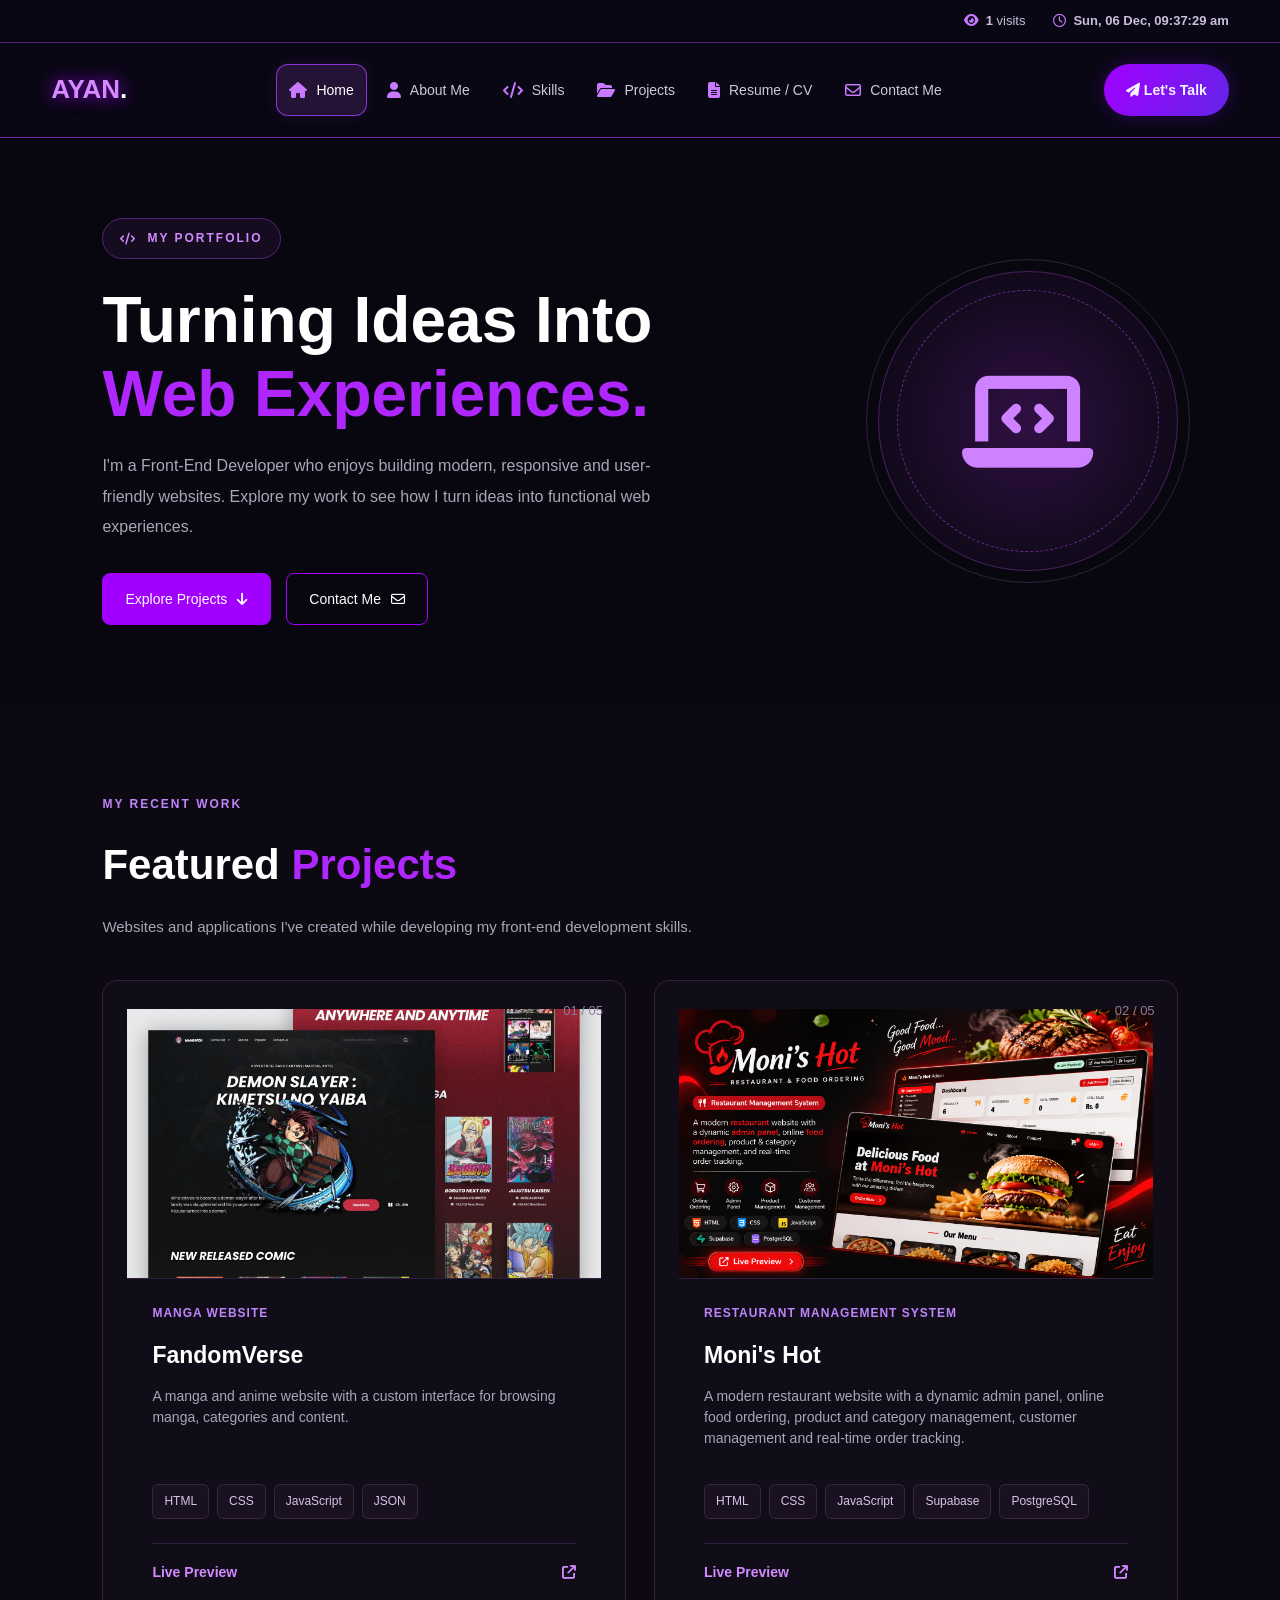
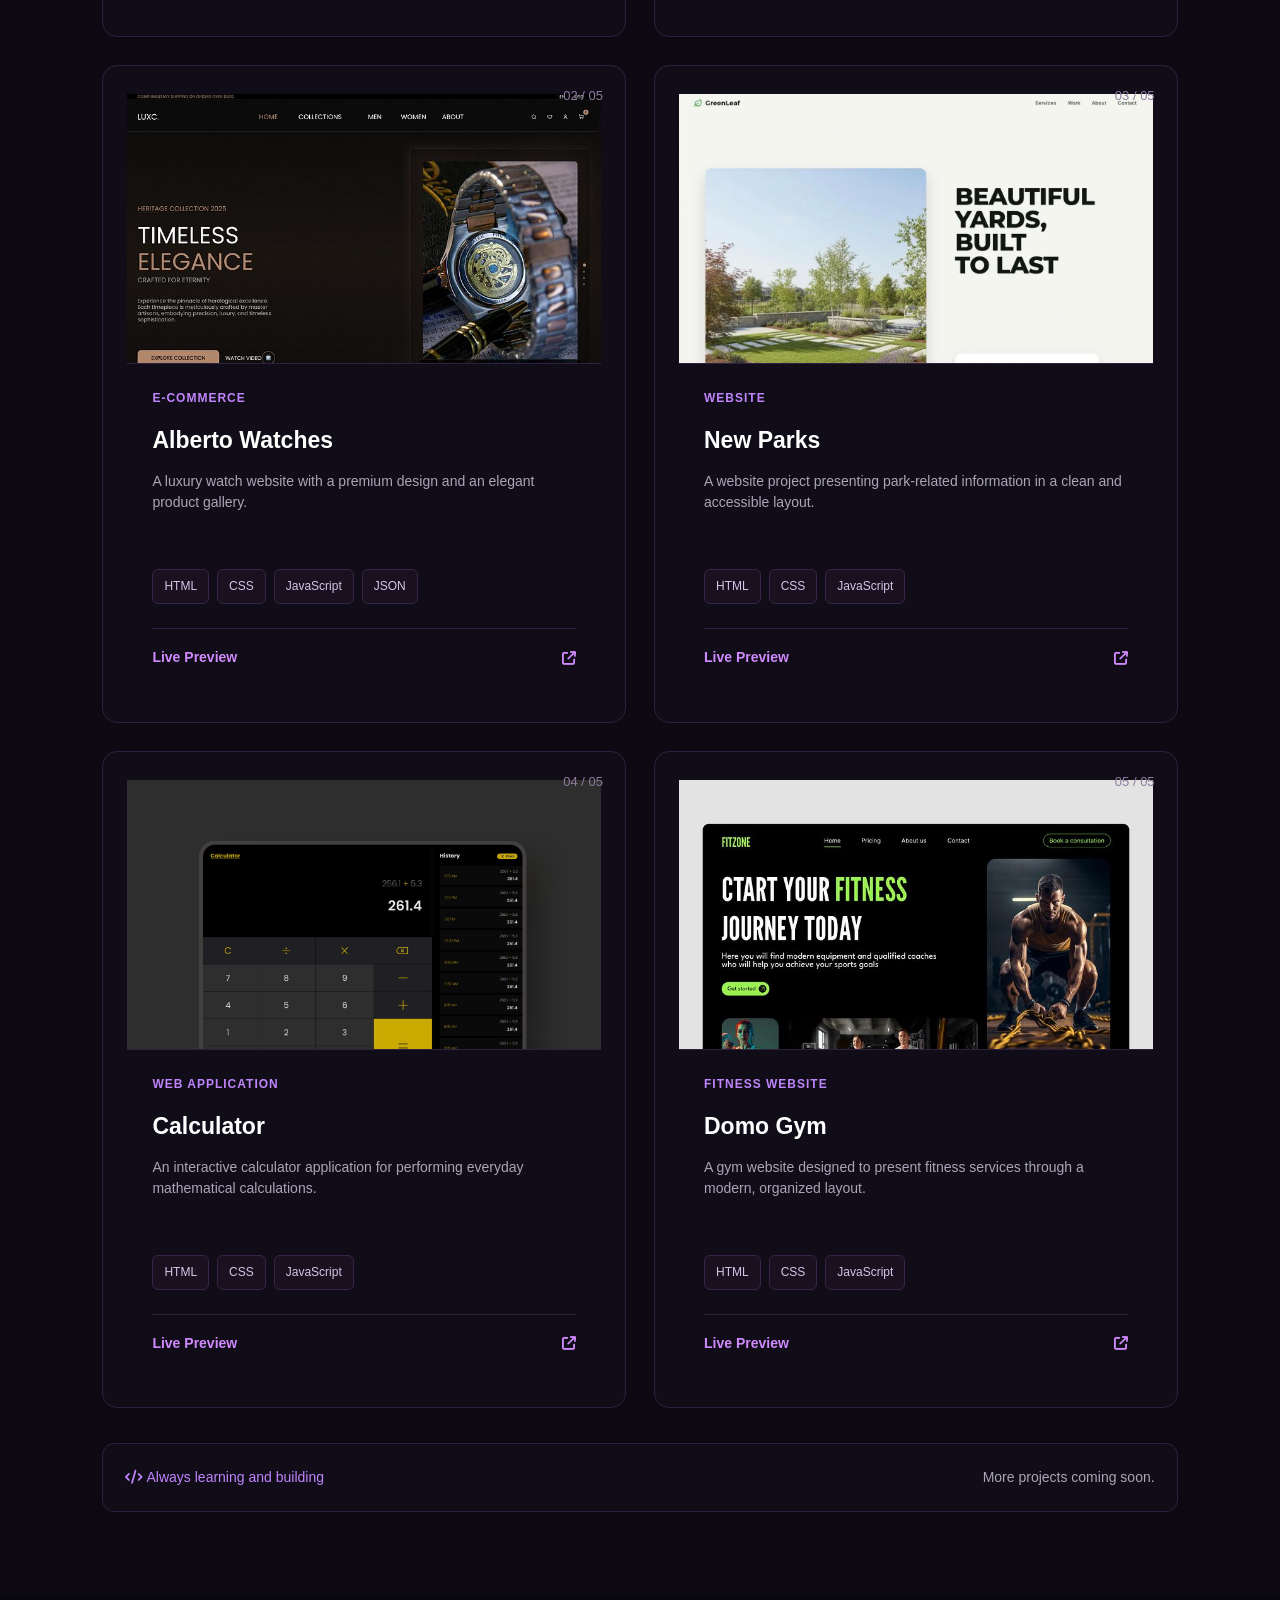
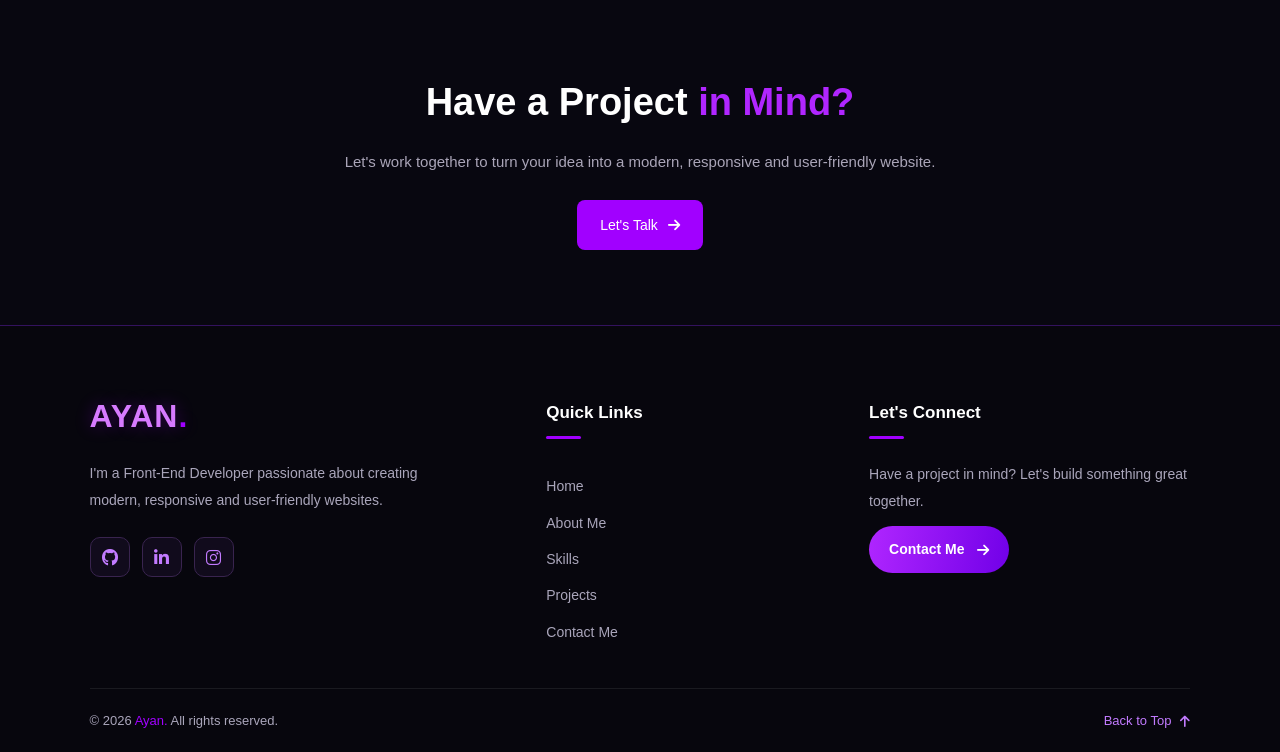
==== commit 9f3efd5a: "Update projects.html" ====
--- a/projects.html
+++ b/projects.html
@@ -117,6 +117,58 @@
                     </div>
                 </article>
 
+
+
+<!-- Moni's Hot -->
+
+<article class="project-card">
+
+    <div class="project-image">
+        <img src="eb49cec0-4914-406b-8dc9-d9e019d38e8d.png"
+             alt="Moni's Hot restaurant website screenshot"
+             loading="lazy">
+    </div>
+
+    <div class="project-content">
+
+        <div class="project-meta">
+            <span class="project-category">Restaurant Management System</span>
+            <span class="project-number">02 / 05</span>
+        </div>
+
+        <h3>Moni's Hot</h3>
+
+        <p class="project-description">
+            A modern restaurant website with a dynamic admin panel,
+            online food ordering, product and category management,
+            customer management and real-time order tracking.
+        </p>
+
+        <div class="project-tech">
+            <span>HTML</span>
+            <span>CSS</span>
+            <span>JavaScript</span>
+            <span>Supabase</span>
+            <span>PostgreSQL</span>
+        </div>
+
+        <a href="https://ayanop69opmohibbot-gif.github.io/moni-s-hot/"
+           target="_blank"
+           rel="noopener noreferrer"
+           class="project-link">
+
+            Live Preview
+            <i class="fa-solid fa-arrow-up-right-from-square"></i>
+
+        </a>
+
+    </div>
+</article>
+
+
+
+                
+
                 <!-- Alberto Watches -->
 
                 <article class="project-card">
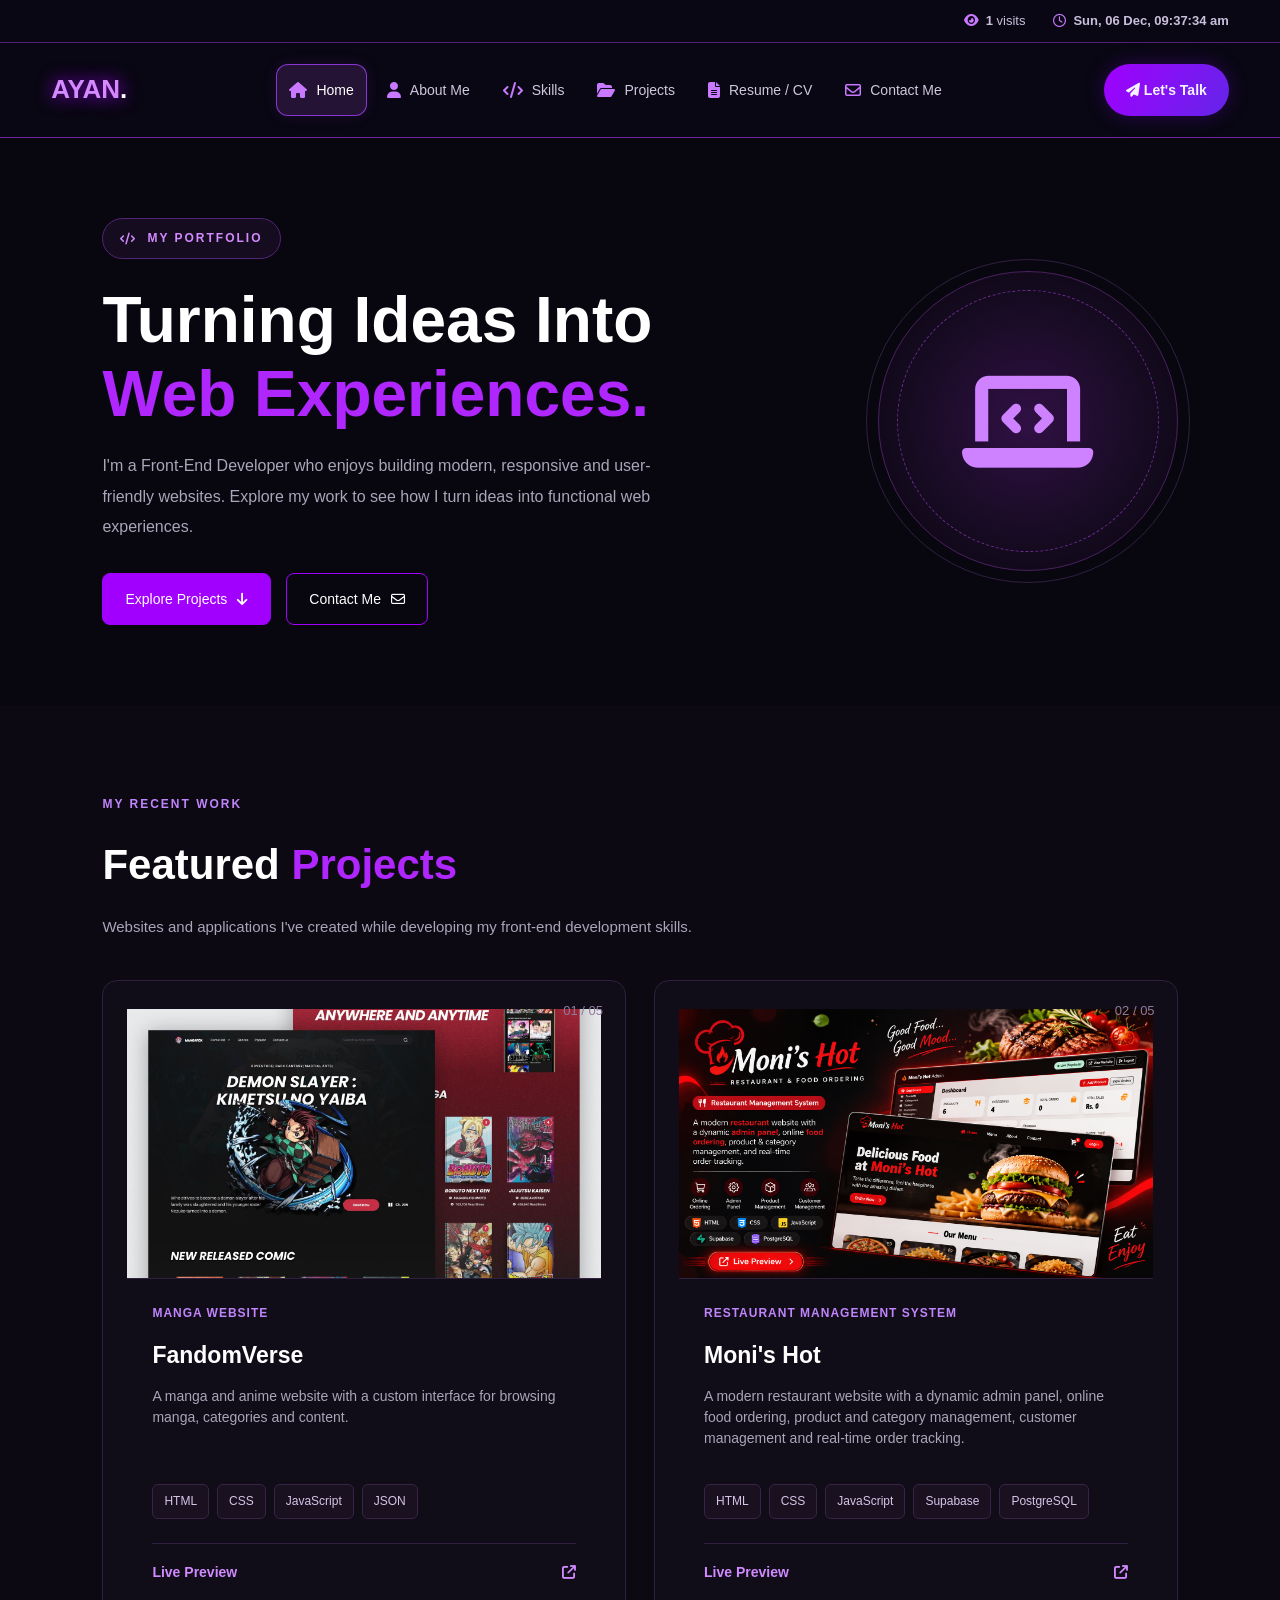
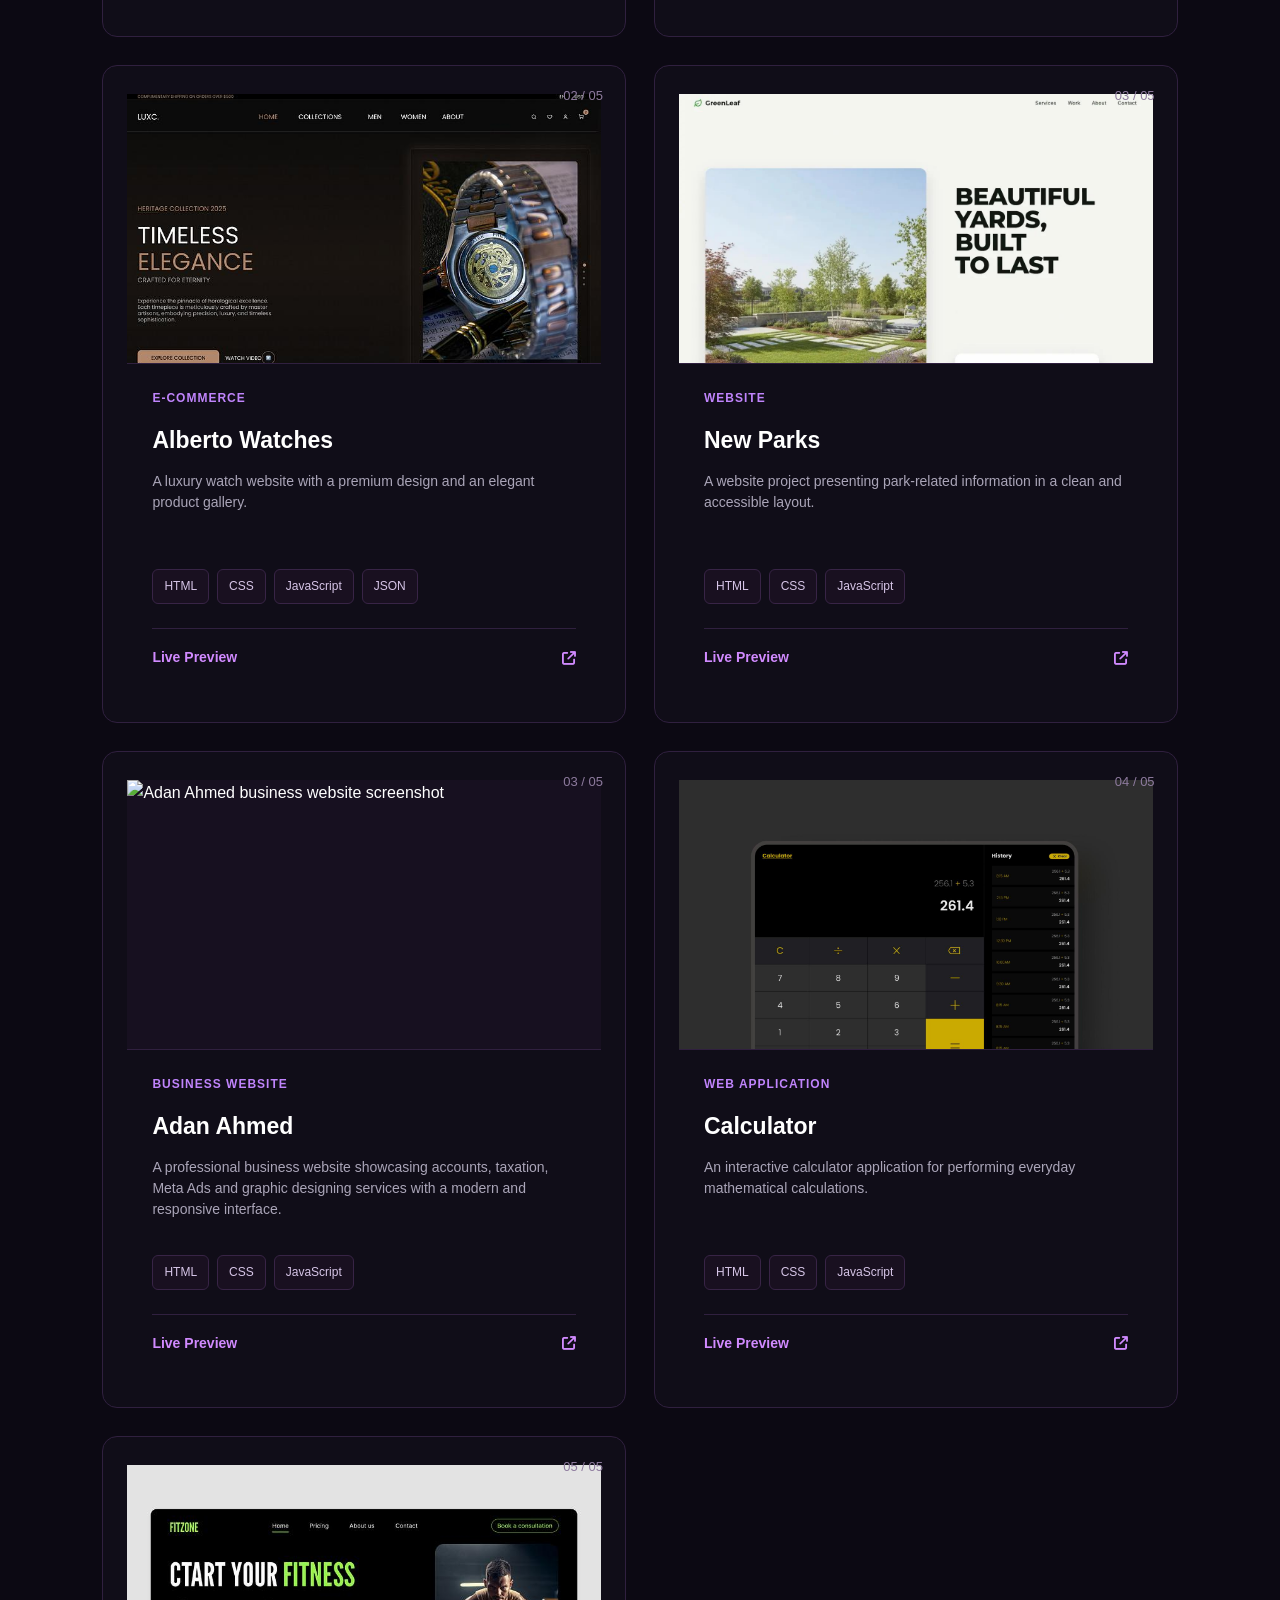
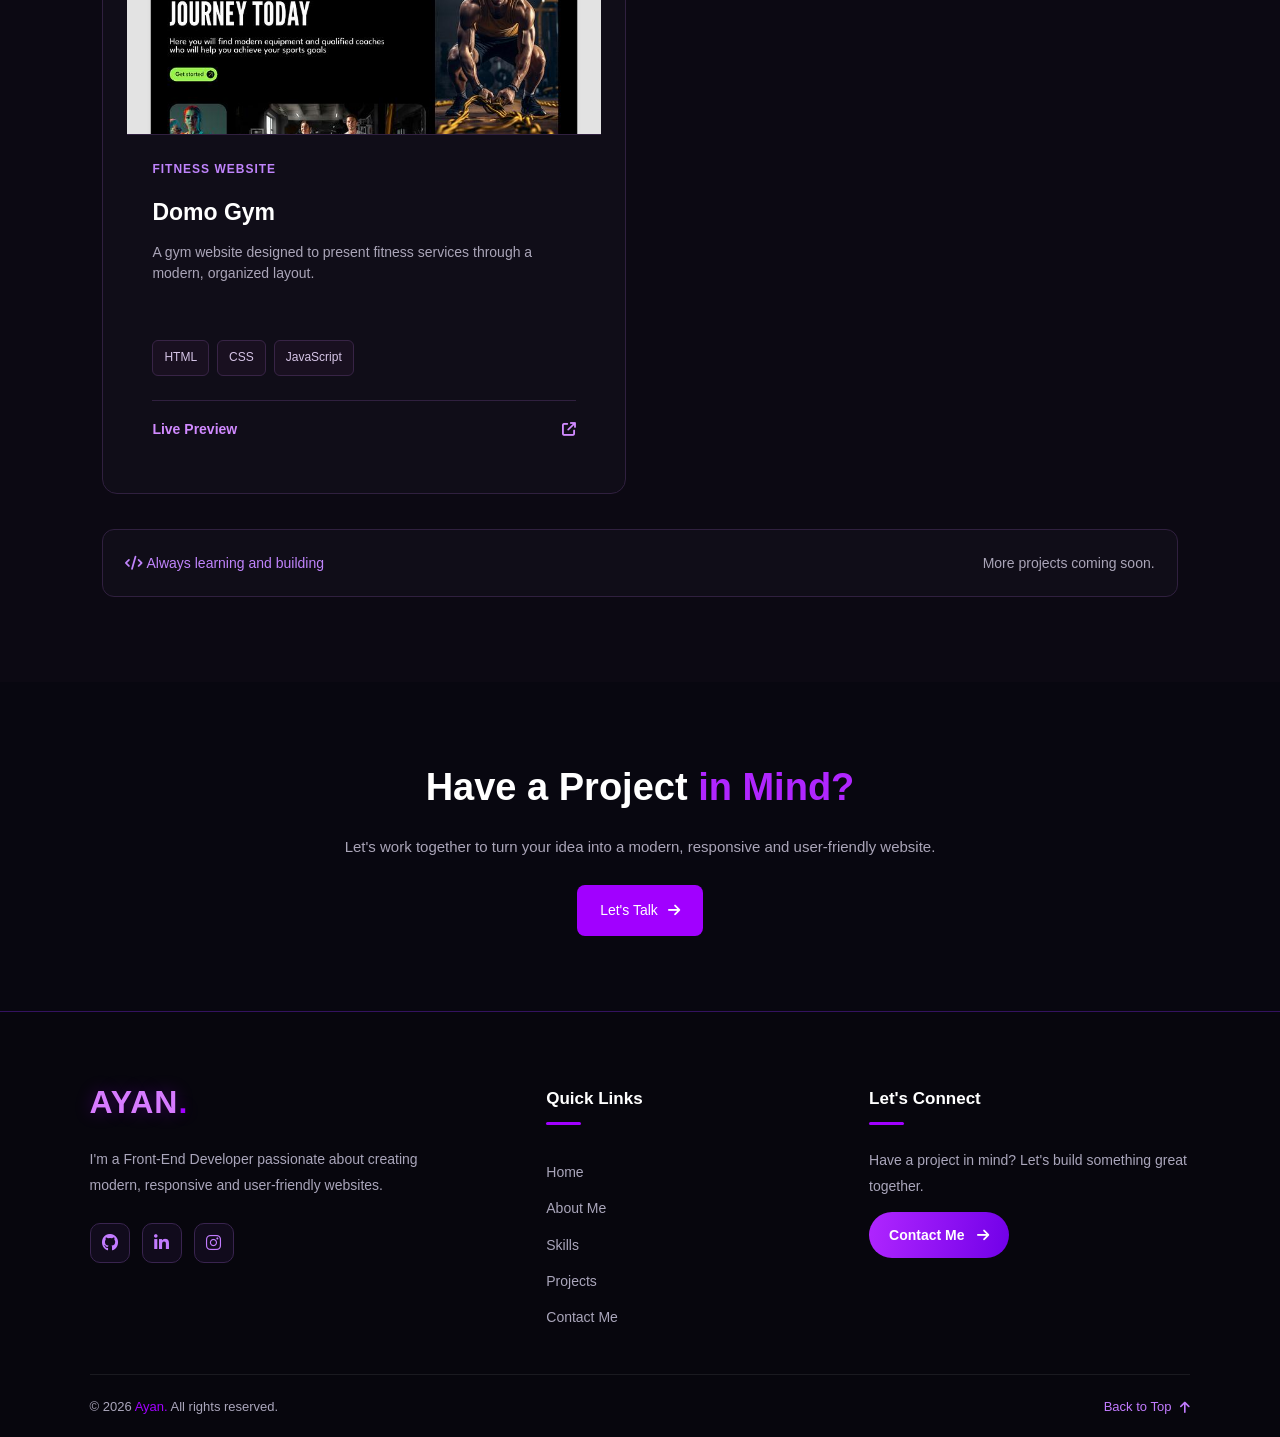
==== commit 6ee1279b: "Update projects.html" ====
--- a/projects.html
+++ b/projects.html
@@ -252,6 +252,52 @@
                     </div>
                 </article>
 
+        
+<!-- Adan Ahmed Portfolio -->
+
+<article class="project-card">
+
+    <div class="project-image">
+        <img src="Adan Ahmed_ Digital Finance Portfolio Showcase.png"
+             alt="Adan Ahmed business website screenshot"
+             loading="lazy">
+    </div>
+
+    <div class="project-content">
+
+        <div class="project-meta">
+            <span class="project-category">Business Website</span>
+            <span class="project-number">03 / 05</span>
+        </div>
+
+        <h3>Adan Ahmed</h3>
+
+        <p class="project-description">
+            A professional business website showcasing accounts,
+            taxation, Meta Ads and graphic designing services
+            with a modern and responsive interface.
+        </p>
+
+        <div class="project-tech">
+            <span>HTML</span>
+            <span>CSS</span>
+            <span>JavaScript</span>
+        </div>
+
+        <a href="https://ayanop69opmohibbot-gif.github.io/adan-portfoilo/"
+           target="_blank"
+           rel="noopener noreferrer"
+           class="project-link">
+            Live Preview
+            <i class="fa-solid fa-arrow-up-right-from-square"></i>
+        </a>
+
+    </div>
+</article>
+
+
+                
+
                 <!-- Calculator -->
 
                 <article class="project-card">
